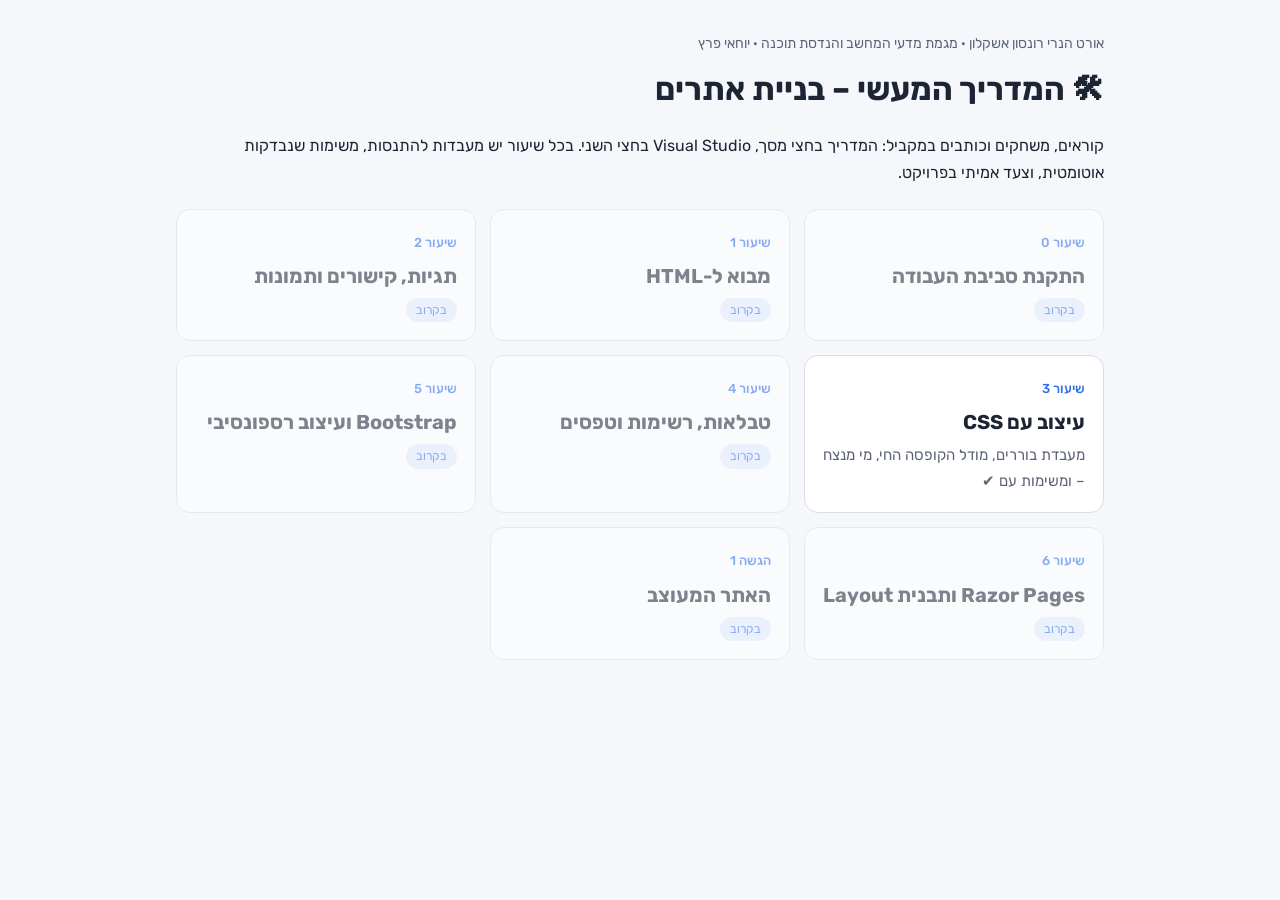
==== index.html @ 162759ab "Add files via upload" ====
<!DOCTYPE html>
<html lang="he" dir="rtl">
<head>
<meta charset="utf-8" />
<meta name="viewport" content="width=device-width, initial-scale=1" />
<title>המדריך המעשי – בניית אתרים</title>
<link href="https://fonts.googleapis.com/css2?family=Rubik:wght@400;500;700&display=swap" rel="stylesheet" />
<style>
:root{--bg:#f6f7fb;--surface:#fff;--text:#1d2433;--muted:#5b6476;--line:#d9deea;--accent:#2f6fec;--soft:#e3ecff}
@media (prefers-color-scheme: dark){:root{--bg:#0e1320;--surface:#151c2c;--text:#e6e9f2;--muted:#9aa4b8;--line:#2a3550;--accent:#7aa2ff;--soft:#1f2b4a}}
*{box-sizing:border-box}
body{margin:0;background:var(--bg);color:var(--text);font-family:Rubik,Arial,sans-serif;line-height:1.7}
main{max-width:960px;margin:auto;padding:32px 16px}
.school{color:var(--muted);font-size:14px}
h1{font-size:32px;margin:6px 0}
.grid{display:grid;grid-template-columns:repeat(auto-fill,minmax(250px,1fr));gap:14px;margin-top:22px}
.card{display:block;text-decoration:none;color:inherit;background:var(--surface);border:1px solid var(--line);border-radius:14px;padding:18px;transition:transform .15s,border-color .15s}
a.card:hover{transform:translateY(-3px);border-color:var(--accent)}
.card .n{font-size:13px;color:var(--accent);font-weight:500}
.card h2{margin:4px 0;font-size:20px}
.card p{margin:0;color:var(--muted);font-size:15px}
.soon{opacity:.55}
.badge{display:inline-block;background:var(--soft);color:var(--accent);border-radius:99px;padding:2px 10px;font-size:12px}
</style>
</head>
<body>
<main>
  <div class="school">אורט הנרי רונסון אשקלון · מגמת מדעי המחשב והנדסת תוכנה · יוחאי פרץ</div>
  <h1>🛠 המדריך המעשי – בניית אתרים</h1>
  <p>קוראים, משחקים וכותבים במקביל: המדריך בחצי מסך, Visual Studio בחצי השני. בכל שיעור יש מעבדות להתנסות, משימות שנבדקות אוטומטית, וצעד אמיתי בפרויקט.</p>
  <div class="grid">
    <div class="card soon"><span class="n">שיעור 0</span><h2>התקנת סביבת העבודה</h2><p><span class="badge">בקרוב</span></p></div>
    <div class="card soon"><span class="n">שיעור 1</span><h2>מבוא ל-HTML</h2><p><span class="badge">בקרוב</span></p></div>
    <div class="card soon"><span class="n">שיעור 2</span><h2>תגיות, קישורים ותמונות</h2><p><span class="badge">בקרוב</span></p></div>
    <a class="card" href="css.html"><span class="n">שיעור 3</span><h2>עיצוב עם CSS</h2><p>מעבדת בוררים, מודל הקופסה החי, מי מנצח – ומשימות עם ✔</p></a>
    <div class="card soon"><span class="n">שיעור 4</span><h2>טבלאות, רשימות וטפסים</h2><p><span class="badge">בקרוב</span></p></div>
    <div class="card soon"><span class="n">שיעור 5</span><h2>Bootstrap ועיצוב רספונסיבי</h2><p><span class="badge">בקרוב</span></p></div>
    <div class="card soon"><span class="n">שיעור 6</span><h2>Razor Pages ותבנית Layout</h2><p><span class="badge">בקרוב</span></p></div>
    <div class="card soon"><span class="n">הגשה 1</span><h2>האתר המעוצב</h2><p><span class="badge">בקרוב</span></p></div>
  </div>
</main>
</body>
</html>
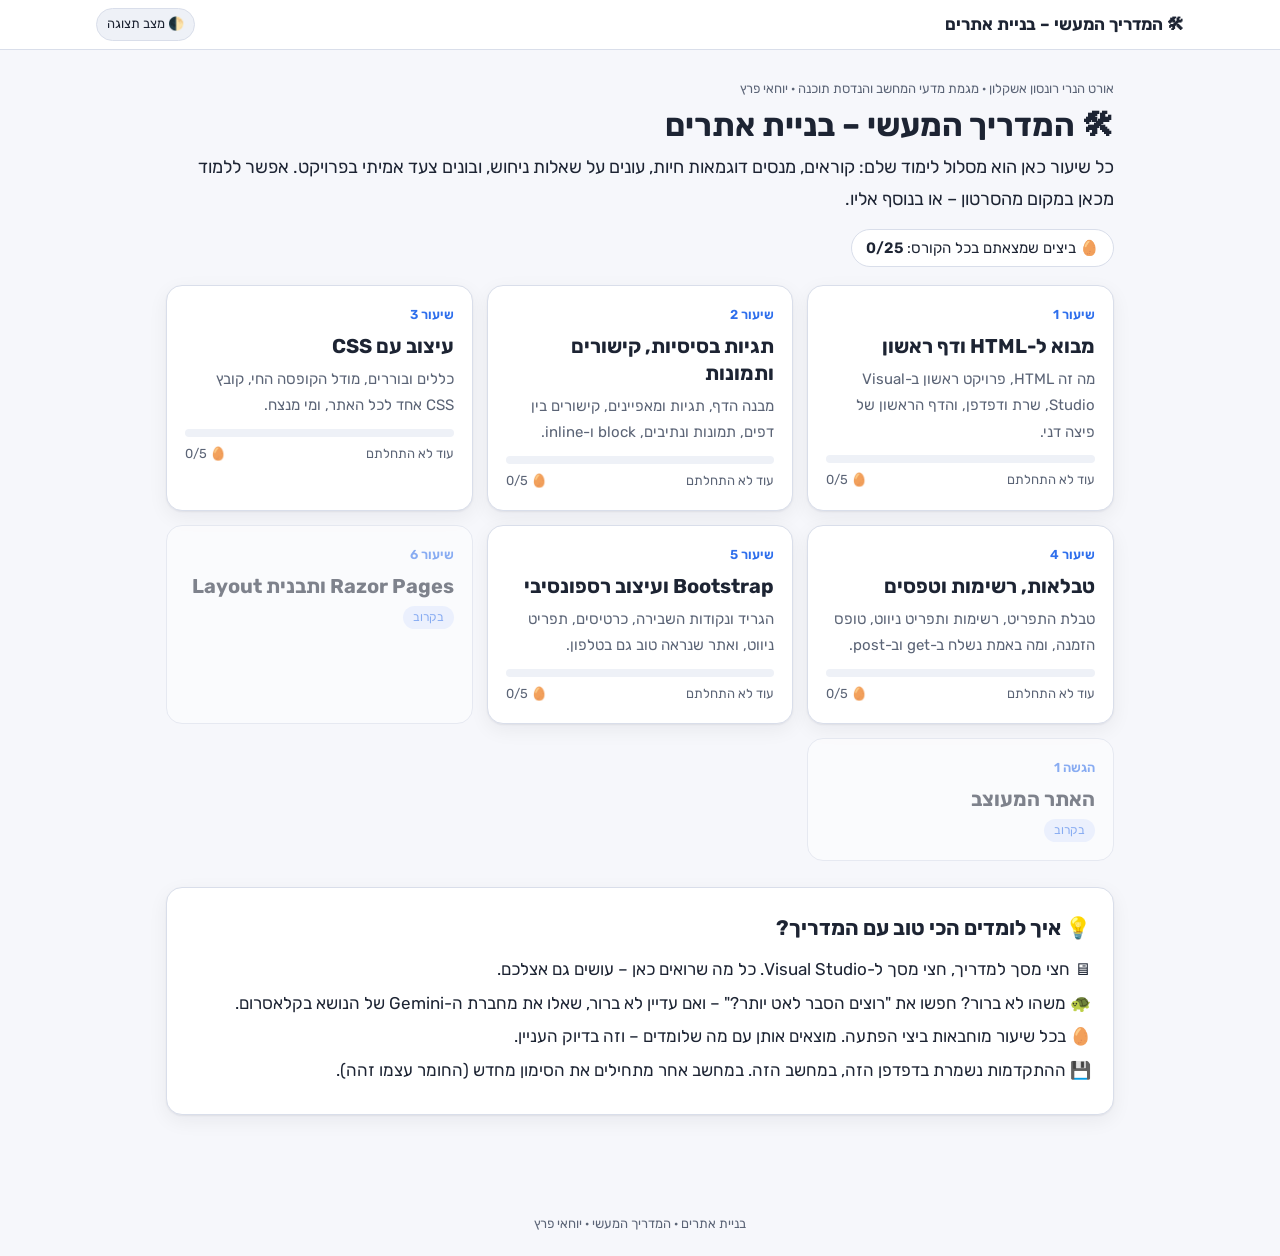
==== commit dd4acfb8: "Lessons 1-5 as interactive course pages + home page" ====
--- a/index.html
+++ b/index.html
@@ -4,40 +4,94 @@
 <meta charset="utf-8" />
 <meta name="viewport" content="width=device-width, initial-scale=1" />
 <title>המדריך המעשי – בניית אתרים</title>
-<link href="https://fonts.googleapis.com/css2?family=Rubik:wght@400;500;700&display=swap" rel="stylesheet" />
+<link rel="preconnect" href="https://fonts.googleapis.com" />
+<link href="https://fonts.googleapis.com/css2?family=Rubik:wght@400;500;700&family=JetBrains+Mono:wght@400;600&display=swap" rel="stylesheet" />
+<link rel="stylesheet" href="assets/course.css" />
 <style>
-:root{--bg:#f6f7fb;--surface:#fff;--text:#1d2433;--muted:#5b6476;--line:#d9deea;--accent:#2f6fec;--soft:#e3ecff}
-@media (prefers-color-scheme: dark){:root{--bg:#0e1320;--surface:#151c2c;--text:#e6e9f2;--muted:#9aa4b8;--line:#2a3550;--accent:#7aa2ff;--soft:#1f2b4a}}
-*{box-sizing:border-box}
-body{margin:0;background:var(--bg);color:var(--text);font-family:Rubik,Arial,sans-serif;line-height:1.7}
-main{max-width:960px;margin:auto;padding:32px 16px}
-.school{color:var(--muted);font-size:14px}
-h1{font-size:32px;margin:6px 0}
-.grid{display:grid;grid-template-columns:repeat(auto-fill,minmax(250px,1fr));gap:14px;margin-top:22px}
-.card{display:block;text-decoration:none;color:inherit;background:var(--surface);border:1px solid var(--line);border-radius:14px;padding:18px;transition:transform .15s,border-color .15s}
-a.card:hover{transform:translateY(-3px);border-color:var(--accent)}
-.card .n{font-size:13px;color:var(--accent);font-weight:500}
-.card h2{margin:4px 0;font-size:20px}
-.card p{margin:0;color:var(--muted);font-size:15px}
-.soon{opacity:.55}
-.badge{display:inline-block;background:var(--soft);color:var(--accent);border-radius:99px;padding:2px 10px;font-size:12px}
+.home{max-width:980px;margin:auto;padding:28px 16px 60px}
+.home h1{font-size:32px;margin:4px 0 6px;line-height:1.3}
+.home .lead{font-size:18px;color:var(--text);margin:0 0 6px}
+.totals{display:flex;gap:10px;flex-wrap:wrap;margin:14px 0 6px}
+.totals .pill{background:var(--surface);border:1px solid var(--line);border-radius:99px;padding:5px 14px;font-size:15px}
+.resume{display:none;margin:12px 0}
+.lessons{display:grid;grid-template-columns:repeat(auto-fill,minmax(270px,1fr));gap:14px;margin-top:18px}
+.lcard{display:flex;flex-direction:column;gap:6px;text-decoration:none;color:inherit;background:var(--surface);border:1px solid var(--line);border-radius:16px;padding:18px;box-shadow:var(--shadow);transition:transform .15s,border-color .15s}
+a.lcard:hover{transform:translateY(-3px);border-color:var(--accent)}
+.lcard .n{font-size:13px;color:var(--accent);font-weight:600}
+.lcard h2{margin:0;font-size:20px;line-height:1.35}
+.lcard p{margin:0;color:var(--muted);font-size:15px}
+.lcard .meter{height:8px;background:var(--surface2);border-radius:99px;overflow:hidden;margin-top:4px}
+.lcard .meter i{display:block;height:100%;width:0;background:var(--ok)}
+.lcard .stats{display:flex;justify-content:space-between;font-size:13px;color:var(--muted)}
+.lcard.soon{opacity:.55;box-shadow:none}
+.badge{display:inline-block;background:var(--accent-soft);color:var(--accent);border-radius:99px;padding:1px 10px;font-size:12px;align-self:flex-start}
+.howto{margin-top:26px}
 </style>
 </head>
 <body>
-<main>
-  <div class="school">אורט הנרי רונסון אשקלון · מגמת מדעי המחשב והנדסת תוכנה · יוחאי פרץ</div>
+<header class="topbar"><div class="in">
+  <span class="brand">🛠 המדריך המעשי – בניית אתרים</span>
+  <span class="progress"></span>
+  <button class="themebtn" id="themeBtn" type="button">🌓 מצב תצוגה</button>
+</div></header>
+<main class="home">
+  <div class="school" style="color:var(--muted);font-size:13px">אורט הנרי רונסון אשקלון · מגמת מדעי המחשב והנדסת תוכנה · יוחאי פרץ</div>
   <h1>🛠 המדריך המעשי – בניית אתרים</h1>
-  <p>קוראים, משחקים וכותבים במקביל: המדריך בחצי מסך, Visual Studio בחצי השני. בכל שיעור יש מעבדות להתנסות, משימות שנבדקות אוטומטית, וצעד אמיתי בפרויקט.</p>
-  <div class="grid">
-    <div class="card soon"><span class="n">שיעור 0</span><h2>התקנת סביבת העבודה</h2><p><span class="badge">בקרוב</span></p></div>
-    <div class="card soon"><span class="n">שיעור 1</span><h2>מבוא ל-HTML</h2><p><span class="badge">בקרוב</span></p></div>
-    <div class="card soon"><span class="n">שיעור 2</span><h2>תגיות, קישורים ותמונות</h2><p><span class="badge">בקרוב</span></p></div>
-    <a class="card" href="css.html"><span class="n">שיעור 3</span><h2>עיצוב עם CSS</h2><p>מעבדת בוררים, מודל הקופסה החי, מי מנצח – ומשימות עם ✔</p></a>
-    <div class="card soon"><span class="n">שיעור 4</span><h2>טבלאות, רשימות וטפסים</h2><p><span class="badge">בקרוב</span></p></div>
-    <div class="card soon"><span class="n">שיעור 5</span><h2>Bootstrap ועיצוב רספונסיבי</h2><p><span class="badge">בקרוב</span></p></div>
-    <div class="card soon"><span class="n">שיעור 6</span><h2>Razor Pages ותבנית Layout</h2><p><span class="badge">בקרוב</span></p></div>
-    <div class="card soon"><span class="n">הגשה 1</span><h2>האתר המעוצב</h2><p><span class="badge">בקרוב</span></p></div>
+  <p class="lead">כל שיעור כאן הוא מסלול לימוד שלם: קוראים, מנסים דוגמאות חיות, עונים על שאלות ניחוש, ובונים צעד אמיתי בפרויקט. אפשר ללמוד מכאן במקום מהסרטון – או בנוסף אליו.</p>
+  <div class="totals" id="totals"></div>
+  <a class="btn primary resume" id="resume" href="#">▶ המשיכו מאיפה שעצרתם</a>
+  <div class="lessons" id="lessons"></div>
+  <div class="spread howto">
+    <h3>💡 איך לומדים הכי טוב עם המדריך?</h3>
+    <ul class="how">
+      <li>🖥 חצי מסך למדריך, חצי מסך ל-Visual Studio. כל מה שרואים כאן – עושים גם אצלכם.</li>
+      <li>🐢 משהו לא ברור? חפשו את "רוצים הסבר לאט יותר?" – ואם עדיין לא ברור, שאלו את מחברת ה-Gemini של הנושא בקלאסרום.</li>
+      <li>🥚 בכל שיעור מוחבאות ביצי הפתעה. מוצאים אותן עם מה שלומדים – וזה בדיוק העניין.</li>
+      <li>💾 ההתקדמות נשמרת בדפדפן הזה, במחשב הזה. במחשב אחר מתחילים את הסימון מחדש (החומר עצמו זהה).</li>
+    </ul>
   </div>
 </main>
+<footer>בניית אתרים · המדריך המעשי · יוחאי פרץ</footer>
+<script>
+(function(){
+"use strict";
+const LESSONS = [
+  {id:'l1', file:'intro.html', n:'שיעור 1', title:'מבוא ל-HTML ודף ראשון', desc:'מה זה HTML, פרויקט ראשון ב-Visual Studio, שרת ודפדפן, והדף הראשון של פיצה דני.'},
+  {id:'l2', file:'html-basics.html', n:'שיעור 2', title:'תגיות בסיסיות, קישורים ותמונות', desc:'מבנה הדף, תגיות ומאפיינים, קישורים בין דפים, תמונות ונתיבים, block ו-inline.'},
+  {id:'css3', file:'css.html', n:'שיעור 3', title:'עיצוב עם CSS', desc:'כללים ובוררים, מודל הקופסה החי, קובץ CSS אחד לכל האתר, ומי מנצח.'},
+  {id:'l4', file:'html-advanced.html', n:'שיעור 4', title:'טבלאות, רשימות וטפסים', desc:'טבלת התפריט, רשימות ותפריט ניווט, טופס הזמנה, ומה באמת נשלח ב-get וב-post.'},
+  {id:'l5', file:'bootstrap.html', n:'שיעור 5', title:'Bootstrap ועיצוב רספונסיבי', desc:'הגריד ונקודות השבירה, כרטיסים, תפריט ניווט, ואתר שנראה טוב גם בטלפון.'},
+  {soon:true, n:'שיעור 6', title:'Razor Pages ותבנית Layout'},
+  {soon:true, n:'הגשה 1', title:'האתר המעוצב'}
+];
+const get = k => { try { return JSON.parse(localStorage.getItem(k)); } catch(e){ return null; } };
+try { const th = localStorage.getItem('course-theme'); if (th) document.documentElement.dataset.theme = th; } catch(e){}
+document.getElementById('themeBtn').addEventListener('click', () => {
+  const cur = document.documentElement.dataset.theme;
+  const dark = cur ? cur === 'dark' : matchMedia('(prefers-color-scheme: dark)').matches;
+  const next = dark ? 'light' : 'dark'; document.documentElement.dataset.theme = next;
+  try { localStorage.setItem('course-theme', next); } catch(e){}
+});
+let eggs = 0, eggTotal = 0, last = null, firstNew = null, anyDone = false;
+const box = document.getElementById('lessons');
+box.innerHTML = LESSONS.map(l => {
+  if (l.soon) return '<div class="lcard soon"><span class="n">' + l.n + '</span><h2>' + l.title + '</h2><span class="badge">בקרוב</span></div>';
+  const st = get(l.id + '-state') || {};
+  const seen = st.stepsSeen || 0, total = st.stepsTotal || 0;
+  const e = Object.keys(st.eggs || {}).length, et = st.eggTotal || 5;
+  eggs += e; eggTotal += et;
+  if (!last && seen && seen < total) last = l;
+  if (total && seen === total) anyDone = true;
+  if (!firstNew && !seen && anyDone) firstNew = l;
+  const pct = total ? Math.round(100 * seen / total) : 0;
+  return '<a class="lcard" href="' + l.file + '"><span class="n">' + l.n + '</span><h2>' + l.title + '</h2><p>' + l.desc + '</p>' +
+    '<div class="meter"><i style="width:' + pct + '%"></i></div>' +
+    '<div class="stats"><span>' + (total ? (seen === total ? '✔ סיימתם' : seen + ' מתוך ' + total + ' שלבים') : 'עוד לא התחלתם') + '</span><span>🥚 ' + e + '/' + et + '</span></div></a>';
+}).join('');
+document.getElementById('totals').innerHTML = '<span class="pill">🥚 ביצים שמצאתם בכל הקורס: <b>' + eggs + '/' + eggTotal + '</b></span>';
+last = last || firstNew;
+if (last) { const r = document.getElementById('resume'); r.href = last.file; r.textContent = '▶ המשיכו מאיפה שעצרתם: ' + last.n + ' – ' + last.title; r.style.display = 'inline-block'; }
+})();
+</script>
 </body>
 </html>
--- a/assets/course.css
+++ b/assets/course.css
@@ -0,0 +1,287 @@
+:root{
+  --bg:#f6f7fb; --surface:#ffffff; --surface2:#eef1f7; --text:#1d2433; --muted:#5b6476; --line:#d9deea;
+  --accent:#2f6fec; --accent-soft:#e3ecff; --ok:#16a34a; --ok-soft:#dcfce7; --bad:#dc2626; --bad-soft:#fee2e2;
+  --warn:#b45309; --warn-soft:#fef3c7; --what:#0f766e; --what-soft:#dff5f1;
+  --code-bg:#0f172a; --code-text:#e2e8f0; --code-muted:#94a3b8;
+  --m:#f9cc9d; --b:#fddd9b; --pd:#c3d08b; --c:#8cb6c0;
+  --radius:16px; --shadow:0 1px 2px rgba(16,24,40,.06),0 6px 20px rgba(16,24,40,.06);
+}
+@media (prefers-color-scheme: dark){
+  :root:not([data-theme="light"]){
+    --bg:#0e1320; --surface:#151c2c; --surface2:#1c2538; --text:#e6e9f2; --muted:#9aa4b8; --line:#2a3550;
+    --accent:#7aa2ff; --accent-soft:#1f2b4a; --ok:#4ade80; --ok-soft:#14321f; --bad:#f87171; --bad-soft:#3b1717;
+    --warn:#fbbf24; --warn-soft:#3a2d0b; --what:#5eead4; --what-soft:#0f2e2b; --code-bg:#0a0f1c; --shadow:none;
+  }
+}
+:root[data-theme="dark"]{
+  --bg:#0e1320; --surface:#151c2c; --surface2:#1c2538; --text:#e6e9f2; --muted:#9aa4b8; --line:#2a3550;
+  --accent:#7aa2ff; --accent-soft:#1f2b4a; --ok:#4ade80; --ok-soft:#14321f; --bad:#f87171; --bad-soft:#3b1717;
+  --warn:#fbbf24; --warn-soft:#3a2d0b; --what:#5eead4; --what-soft:#0f2e2b; --code-bg:#0a0f1c; --shadow:none;
+}
+*{box-sizing:border-box}
+html{scroll-behavior:smooth}
+body{margin:0;background:var(--bg);color:var(--text);font-family:Rubik,Arial,sans-serif;font-size:17px;line-height:1.75}
+a{color:var(--accent)}
+b{font-weight:600}
+.topbar{position:sticky;top:0;z-index:20;background:var(--surface);border-bottom:1px solid var(--line)}
+.topbar .in{max-width:1120px;margin:auto;padding:8px 16px;display:flex;align-items:center;gap:12px;flex-wrap:wrap}
+.brand{font-weight:700}
+.now{color:var(--muted);font-size:14px}
+.progress{margin-inline-start:auto;display:flex;align-items:center;gap:8px;font-size:14px;color:var(--muted)}
+.bar{width:120px;height:8px;background:var(--surface2);border-radius:99px;overflow:hidden}
+.bar i{display:block;height:100%;width:0;background:var(--ok);transition:width .4s}
+.themebtn{border:1px solid var(--line);background:var(--surface2);color:var(--text);border-radius:99px;padding:4px 10px;cursor:pointer;font:inherit;font-size:13px}
+main{max-width:1120px;margin:auto;padding:24px 16px 80px}
+.hero{background:linear-gradient(135deg,var(--accent-soft),var(--surface));border:1px solid var(--line);border-radius:var(--radius);padding:24px;margin-bottom:28px}
+.hero .school{color:var(--muted);font-size:13px}
+.hero h1{margin:4px 0 6px;font-size:32px;line-height:1.3}
+.hero .lead{font-size:19px;margin:0 0 14px}
+.ways{display:grid;grid-template-columns:repeat(3,1fr);gap:10px;margin:14px 0}
+.way{background:var(--surface);border:1px solid var(--line);border-radius:12px;padding:10px 14px;font-size:15px}
+.way b{display:block;font-size:16px}
+.goals{margin:8px 0 0;padding-inline-start:22px}
+.toc{display:flex;flex-wrap:wrap;gap:8px;margin-top:16px}
+.toc a{text-decoration:none;background:var(--surface);border:1px solid var(--line);border-radius:99px;padding:3px 12px;font-size:14px;color:var(--text)}
+.toc a .n{color:var(--accent);font-weight:700;margin-inline-end:4px}
+.chapter{margin:0 0 36px;scroll-margin-top:70px}
+.chapter>header{display:flex;align-items:center;gap:12px;margin:0 0 12px}
+.chapter>header .num{flex:0 0 44px;height:44px;border-radius:12px;background:var(--accent);color:#fff;display:grid;place-items:center;font-size:22px;font-weight:700}
+.chapter>header h2{margin:0;font-size:26px;line-height:1.3}
+.chapter>header .sub{color:var(--muted);font-size:15px}
+.spread{background:var(--surface);border:1px solid var(--line);border-radius:var(--radius);padding:22px;margin:0 0 18px;box-shadow:var(--shadow);scroll-margin-top:70px}
+.spread>h3{margin:0 0 8px;font-size:21px;display:flex;align-items:baseline;gap:10px;flex-wrap:wrap}
+.spread>h3 .sn{font-size:14px;color:var(--accent);background:var(--accent-soft);border-radius:99px;padding:1px 10px;font-weight:600}
+.spread p{margin:8px 0}
+.what{background:var(--what-soft);border-inline-start:4px solid var(--what);border-radius:10px;padding:10px 14px;margin:14px 0 4px}
+.what::before{content:"🔎 מה קרה פה?";display:block;font-weight:700;color:var(--what);margin-bottom:2px}
+.bridge{background:var(--accent-soft);border-radius:10px;padding:10px 14px;margin:12px 0}
+.bridge::before{content:"🔗 בשפה של הקורס";display:block;font-weight:700;color:var(--accent);margin-bottom:2px}
+.tip{background:var(--warn-soft);border-inline-start:4px solid var(--warn);border-radius:10px;padding:10px 14px;margin:12px 0}
+.trap{background:var(--bad-soft);border-inline-start:4px solid var(--bad);border-radius:10px;padding:10px 14px;margin:12px 0}
+.trap::before{content:"⚠ מלכודת";display:block;font-weight:700;color:var(--bad);margin-bottom:2px}
+code,.ltr{font-family:"JetBrains Mono",Consolas,monospace;direction:ltr;unicode-bidi:isolate;font-size:.9em}
+p code,li code,.what code,.tip code,.bridge code,.trap code{background:var(--surface2);padding:1px 6px;border-radius:6px;white-space:nowrap}
+table{width:100%;border-collapse:collapse;margin:10px 0;font-size:15px}
+td code{background:var(--surface2);padding:1px 6px;border-radius:6px;overflow-wrap:anywhere}
+.compare>div,.walk>div,.minis>div,.split>.pane{min-width:0}
+th,td{border:1px solid var(--line);padding:8px 10px;text-align:right;vertical-align:top}
+th{background:var(--surface2)}
+/* static code blocks */
+.codeblock{position:relative;direction:ltr;text-align:left;background:var(--code-bg);color:var(--code-text);border-radius:12px;margin:12px 0;overflow:auto}
+.codeblock pre{margin:0;padding:14px 16px;font-family:"JetBrains Mono",Consolas,monospace;font-size:14px;line-height:1.65;white-space:pre}
+.codeblock .cv{margin:0;border-radius:0;background:transparent}
+.codeblock .copy{z-index:1;position:absolute;top:8px;right:8px;font:inherit;font-size:12px;border:0;border-radius:8px;padding:3px 10px;background:#334155;color:#fff;cursor:pointer;direction:rtl}
+.t-tag{color:#93c5fd}.t-attr{color:#fcd34d}.t-str{color:#86efac}.t-sel{color:#f9a8d4}.t-prop{color:#93c5fd}.t-val{color:#86efac}.t-cm{color:var(--code-muted);font-style:italic}
+.he{direction:rtl;unicode-bidi:isolate;font-family:Rubik,Arial,sans-serif}
+/* split = code beside live result */
+.split{display:grid;grid-template-columns:1fr 1fr;gap:14px;margin:14px 0}
+@media (max-width:860px){.split{grid-template-columns:1fr}}
+.pane{min-width:0}
+.pane-h{font-size:13px;color:var(--muted);margin:0 0 4px;display:flex;align-items:center;gap:6px}
+.pane-h .dot{width:8px;height:8px;border-radius:50%;background:var(--accent)}
+.cv{direction:ltr;text-align:left;background:var(--code-bg);color:var(--code-text);border-radius:12px;margin:0 0 10px;padding:10px 0;font-family:"JetBrains Mono",Consolas,monospace;font-size:13.5px;line-height:1.7;overflow:auto;white-space:pre;counter-reset:ln}
+.cv .ln{display:block;padding:0 12px 0 0;border-left:4px solid transparent;min-height:1.7em;transition:background .2s}
+.cv .ln::before{counter-increment:ln;content:counter(ln);display:inline-block;width:2.2em;padding-right:.8em;text-align:right;color:#475569;user-select:none}
+.cv .ln.hit{background:rgba(244,63,94,.28);border-left-color:#f43f5e}
+.cv .ln.peek{background:rgba(96,165,250,.22)}
+.cv .ln.new{border-left-color:#22c55e;background:rgba(34,197,94,.14)}
+.cv .ln.new::after{content:"חדש";font-family:Rubik,Arial,sans-serif;font-size:11px;background:#22c55e;color:#04210f;border-radius:99px;padding:0 7px;margin-left:10px;vertical-align:1px}
+.cv .ln.diff{background:rgba(250,204,21,.18);border-left-color:#facc15}
+.cv .ln.diff::after{content:"ההבדל";font-family:Rubik,Arial,sans-serif;font-size:11px;background:#facc15;color:#2b2100;border-radius:99px;padding:0 7px;margin-left:10px;vertical-align:1px}
+.cv .ln.warn{background:rgba(250,204,21,.18);border-left-color:#facc15}
+.cv .ln.warn::after{content:"חוזר על עצמו";font-family:Rubik,Arial,sans-serif;font-size:11px;background:#facc15;color:#2b2100;border-radius:99px;padding:0 7px;margin-left:10px;vertical-align:1px}
+.host{border-radius:12px;border:1px solid var(--line);overflow:hidden;background:#fff}
+.res-note{font-size:15px;margin-top:6px;min-height:1.5em}
+.res-note .count{font-weight:700}
+/* controls */
+.ctrls{display:flex;flex-wrap:wrap;gap:8px;align-items:center;margin:10px 0}
+.ctrls .lbl{font-size:14px;color:var(--muted)}
+.seg{display:inline-flex;flex-wrap:wrap;gap:6px}
+.seg button,.chip{font:inherit;font-size:14px;border:1px solid var(--line);background:var(--surface);color:var(--text);padding:4px 12px;border-radius:99px;cursor:pointer}
+.chip{font-family:"JetBrains Mono",monospace;direction:ltr;font-size:13px}
+.seg button[aria-pressed="true"],.chip[aria-pressed="true"]{background:var(--accent);color:#fff;border-color:var(--accent)}
+.seg button:focus-visible,.chip:focus-visible,.btn:focus-visible{outline:3px solid var(--accent);outline-offset:2px}
+.btn{font:inherit;font-size:14px;border:1px solid var(--line);background:var(--surface);color:var(--text);padding:6px 14px;border-radius:10px;cursor:pointer}
+.btn.primary{background:var(--accent);color:#fff;border-color:var(--accent)}
+/* anatomy diagram */
+.anat{direction:ltr;display:flex;justify-content:center;gap:8px;flex-wrap:wrap;margin:16px 0 8px}
+.anat .tok{display:flex;flex-direction:column;align-items:center;gap:6px;max-width:190px}
+.anat .tok code{white-space:nowrap}
+.anat .tok code{font-size:22px;background:var(--code-bg);color:var(--code-text);padding:6px 14px;border-radius:10px;border-bottom:4px solid var(--tc)}
+.anat .tok span{direction:rtl;text-align:center;font-size:14px;line-height:1.4;color:var(--muted)}
+.anat .tok span b{display:block;color:var(--text)}
+/* predict */
+.predict{border:2px dashed var(--accent);border-radius:12px;padding:12px 16px;margin:14px 0;background:var(--surface)}
+.predict .q{font-weight:600}
+.predict .q::before{content:"❓ נחשו לפני שרואים: ";color:var(--accent)}
+.predict.quiz .q::before{content:"❓ "}
+.predict .opts{display:flex;flex-wrap:wrap;gap:8px;margin-top:8px}
+.predict .opts button{font:inherit;font-size:15px;border:1px solid var(--line);background:var(--surface2);color:var(--text);padding:6px 14px;border-radius:10px;cursor:pointer;text-align:right}
+.predict .opts button.right{background:var(--ok-soft);border-color:var(--ok)}
+.predict .opts button.wrong{background:var(--bad-soft);border-color:var(--bad)}
+.predict .fb{margin-top:8px;border-radius:10px;padding:8px 12px}
+.predict .fb.right{background:var(--ok-soft)}
+.predict .fb.wrong{background:var(--bad-soft)}
+.predict.solved{border-style:solid;border-color:var(--ok)}
+/* compare */
+.compare{display:grid;grid-template-columns:1fr 1fr;gap:14px;margin:14px 0}
+@media (max-width:700px){.compare{grid-template-columns:1fr}}
+.compare .cap{font-size:15px;margin-top:6px}
+.compare .cap b{display:block}
+/* family tree */
+.tree{direction:ltr;text-align:left;font-family:"JetBrains Mono",monospace;font-size:14px;background:var(--surface2);border-radius:12px;padding:12px 16px;line-height:2}
+.tree .node{display:inline-block;border:1px solid var(--line);background:var(--surface);border-radius:8px;padding:0 8px;cursor:default}
+.tree .node.hit{background:#ffe4e6;border-color:#f43f5e;color:#9f1239}
+.tree .node.peek{border-color:var(--accent)}
+.tree .role{font-family:Rubik,Arial,sans-serif;font-size:13px;color:var(--muted);direction:rtl;unicode-bidi:isolate;margin-left:8px}
+.tree .g{color:var(--muted);white-space:pre}
+/* box lab */
+.sliders{display:grid;grid-template-columns:auto 1fr auto;gap:6px 10px;align-items:center}
+.sliders output{font-family:"JetBrains Mono",monospace;min-width:52px;text-align:left;direction:ltr}
+input[type=range]{width:100%;accent-color:var(--accent)}
+.boxstage{background:#fff;border-radius:12px;padding:16px;border:1px solid var(--line);display:flex;flex-wrap:wrap;justify-content:center;align-items:flex-start}
+.mm{background:var(--m)}.bb{border-style:solid;border-color:#c79300;background:var(--b)}.pp{background:var(--pd)}
+.cc{background:var(--c);color:#0b2530;width:84px;min-height:56px;padding:6px;font-size:14px;text-align:center;line-height:1.4}
+.plain .mm,.plain .pp{background:transparent}.plain .bb{background:#fff;border-color:#334155}.plain .cc{background:#fff}
+.legend{display:flex;gap:14px;flex-wrap:wrap;font-size:14px;margin-top:10px}
+.legend span::before{content:"";display:inline-block;width:14px;height:14px;border-radius:3px;margin-inline-end:6px;vertical-align:-2px;background:var(--sw)}
+/* devtools sketch */
+.dt{direction:ltr;margin:12px auto;max-width:360px;font-family:"JetBrains Mono",monospace;font-size:12px;text-align:center;color:#1f2937}
+.dt div{padding:8px 14px;border:1px dashed #6b7280}
+.dt .l{display:block;text-align:left;font-size:11px;margin:-4px 0 2px}
+/* path walker */
+.walk{display:grid;grid-template-columns:1fr 1fr;gap:14px;align-items:start}
+@media (max-width:700px){.walk{grid-template-columns:1fr}}
+.ftree{direction:ltr;text-align:left;font-family:"JetBrains Mono",monospace;font-size:14px;background:var(--surface2);border-radius:12px;padding:12px 16px;line-height:1.9;white-space:pre}
+.ftree .f{border-radius:6px;padding:0 4px;transition:background .2s}
+.ftree .f.here{background:#fde68a;color:#422006}
+.ftree .f.goal{outline:2px dashed var(--ok)}
+.pathbox{direction:ltr;font-family:"JetBrains Mono",monospace;font-size:18px;background:var(--code-bg);color:var(--code-text);border-radius:10px;padding:10px 14px;min-height:48px}
+.pathbox .t-str{color:#86efac}
+/* mini pages for external demo */
+.minis{display:grid;grid-template-columns:repeat(3,1fr);gap:10px}
+@media (max-width:700px){.minis{grid-template-columns:1fr}}
+.minis .cap{font-size:13px;color:var(--muted);text-align:center;direction:ltr}
+/* ladder */
+.ladder{list-style:none;padding:0;margin:12px 0;counter-reset:lad}
+.ladder li{counter-increment:lad;display:flex;gap:10px;align-items:center;padding:8px 12px;border-radius:10px;margin-bottom:6px;background:var(--surface2)}
+.ladder li::before{content:counter(lad);flex:0 0 28px;height:28px;border-radius:50%;background:var(--accent);color:#fff;display:grid;place-items:center;font-weight:700}
+.rules label{display:flex;gap:10px;align-items:center;padding:5px 8px;border-radius:8px;cursor:pointer}
+.rules label:hover{background:var(--surface2)}
+.rules .ltr{background:var(--code-bg);color:var(--code-text);border-radius:6px;padding:1px 8px}
+/* challenges */
+.chal{list-style:none;padding:0;margin:10px 0}
+.chal li{display:flex;gap:10px;align-items:flex-start;padding:7px 10px;border-radius:10px;margin-bottom:6px;background:var(--surface2);cursor:pointer}
+.chal li.cur{outline:2px solid var(--accent)}
+.chal li.done{background:var(--ok-soft)}
+.chal .st{flex:0 0 26px;height:26px;border-radius:50%;display:grid;place-items:center;border:2px solid var(--line);font-size:13px;font-weight:700}
+.chal li.done .st{background:var(--ok);border-color:var(--ok);color:#fff}
+.sel-input{display:flex;gap:8px;align-items:center;margin:8px 0}
+.sel-input input{flex:1;min-width:0;direction:ltr;text-align:left;font-family:"JetBrains Mono",monospace;font-size:16px;padding:8px 10px;border:1px solid var(--line);border-radius:10px;background:var(--surface);color:var(--text)}
+.err{color:var(--bad)}
+/* playground */
+.pg{display:grid;grid-template-columns:minmax(0,1fr) minmax(0,1fr);gap:12px}
+.pg>div{min-width:0}
+@media (max-width:860px){.pg{grid-template-columns:1fr}}
+.editor{display:flex;flex-direction:column;gap:6px}
+.editor .lbl{font-size:13px;color:var(--muted)}
+.editor textarea{direction:ltr;text-align:left;width:100%;min-height:200px;resize:vertical;font-family:"JetBrains Mono",monospace;font-size:14px;line-height:1.55;background:var(--code-bg);color:var(--code-text);border:0;border-radius:10px;padding:12px;tab-size:4}
+.preview{background:#fff;border-radius:10px;border:1px solid var(--line);width:100%;height:460px}
+.tasks{list-style:none;padding:0;margin:12px 0 0}
+.tasks li{display:flex;gap:10px;align-items:flex-start;padding:8px 10px;border-radius:10px;margin-bottom:6px;background:var(--surface2)}
+.tasks li .st{flex:0 0 26px;height:26px;border-radius:50%;display:grid;place-items:center;border:2px solid var(--line);font-size:14px;font-weight:700}
+.tasks li.done{background:var(--ok-soft)}
+.tasks li.done .st{background:var(--ok);border-color:var(--ok);color:#fff}
+.stepbox{background:var(--accent-soft);border-radius:12px;padding:14px 16px}
+.stepbox ol{margin:6px 0 0;padding-inline-start:22px}
+.next{display:block;text-align:left;margin-top:-6px;font-size:15px}
+details{background:var(--surface2);border-radius:10px;padding:10px 14px;margin:10px 0}
+details summary{cursor:pointer;font-weight:600}
+footer{color:var(--muted);font-size:13px;text-align:center;padding:20px}
+@media (max-width:600px){
+  body{font-size:16px} table{font-size:14px} th,td{padding:6px} .spread{padding:16px} .hero{padding:18px} .hero h1{font-size:25px}
+  .chapter>header h2{font-size:21px} .bar{width:44px} .now{display:none} .plbl{display:none} .themebtn{font-size:0;padding:4px 8px} .themebtn::before{content:'🌓';font-size:15px} .ways{grid-template-columns:1fr}
+  .anat .tok code{font-size:17px;padding:5px 10px}
+}
+
+/* ---------- course player ---------- */
+.lesson-head{margin:4px 0 14px}
+.lesson-head .school{color:var(--muted);font-size:13px}
+.lesson-head h1{margin:2px 0 0;font-size:28px;line-height:1.3}
+.topics{display:flex;gap:8px;overflow-x:auto;padding:4px 2px 10px;scrollbar-width:thin}
+.topics button{flex:0 0 auto;font:inherit;font-size:15px;display:flex;align-items:center;gap:6px;border:1px solid var(--line);background:var(--surface);color:var(--text);border-radius:12px;padding:8px 14px;cursor:pointer}
+.topics button .ic{font-size:18px}
+.topics button[aria-current="true"]{background:var(--accent);border-color:var(--accent);color:#fff;box-shadow:var(--shadow)}
+.topics button.done:not([aria-current="true"])::after{content:"✔";color:var(--ok);font-weight:700}
+.steps{display:flex;gap:6px;overflow-x:auto;padding:2px 2px 12px;margin-bottom:6px;border-bottom:1px solid var(--line);scrollbar-width:thin}
+.steps button{flex:0 0 auto;max-width:230px;font:inherit;font-size:13.5px;border:1px solid var(--line);background:var(--surface2);color:var(--text);border-radius:99px;padding:4px 12px 4px 10px;cursor:pointer;white-space:nowrap;overflow:hidden;text-overflow:ellipsis}
+.steps button .k{display:inline-block;min-width:20px;height:20px;line-height:20px;border-radius:50%;background:var(--surface);text-align:center;font-weight:700;font-size:12px;margin-inline-end:6px}
+.steps button.seen .k{background:var(--ok);color:#fff}
+.steps button[aria-current="true"]{border-color:var(--accent);background:var(--accent-soft);color:var(--accent);font-weight:600}
+.topic[hidden],.spread[hidden]{display:none}
+.spread>h3 .sn{font-weight:500}
+.stepnav{display:flex;justify-content:space-between;gap:12px;margin:6px 0 30px}
+.stepnav button{font:inherit;font-size:15px;border:1px solid var(--line);background:var(--surface);color:var(--text);border-radius:12px;padding:10px 16px;cursor:pointer;text-align:right;max-width:48%}
+.stepnav button small{display:block;color:var(--muted);font-size:12.5px}
+.stepnav button.next{background:var(--accent);border-color:var(--accent);color:#fff;margin-inline-start:auto}
+.stepnav button.next small{color:#dbe6ff}
+.stepnav button:disabled{visibility:hidden}
+.welcome .lead{font-size:18px}
+.welcome h4{margin:18px 0 6px;font-size:18px}
+.ways{display:grid;grid-template-columns:repeat(3,1fr);gap:10px;margin:8px 0}
+.way{background:var(--surface2);border:1px solid var(--line);border-radius:12px;padding:10px 14px;font-size:15px}
+.way b{display:block;font-size:16px}
+.way.main{border:2px solid var(--accent);background:var(--accent-soft)}
+.how{list-style:none;padding:0;margin:6px 0}
+.how li{margin:4px 0}
+.eggnote{background:linear-gradient(135deg,#fff7d6,#ffe9f3);color:#3b2a00;border-radius:12px;padding:10px 14px;margin:14px 0 4px}
+.preview-goal{max-width:520px;zoom:.78;margin:10px auto;transform:rotate(-1deg);box-shadow:0 10px 30px rgba(0,0,0,.15);border-radius:12px}
+.preview-goal .host{border:0}
+details.more{background:var(--surface);border:1px dashed var(--what);margin:14px 0}
+details.more summary{color:var(--what)}
+.cheat{display:grid;grid-template-columns:repeat(2,1fr);gap:12px}
+.cheat .card{border:1px solid var(--line);border-radius:12px;padding:10px 14px;background:var(--surface2)}
+.cheat .card h4{margin:0 0 6px}
+.cheat .card{min-width:0}.cheat table{font-size:14px}.cheat td code{white-space:nowrap;overflow-wrap:normal}.cheat td{background:var(--surface)}
+.cheat ol,.cheat ul{margin:4px 0;padding-inline-start:22px}
+/* eggs */
+.eggbtn{border:1px solid var(--line);background:linear-gradient(135deg,#fff7d6,#ffe9f3);color:#3b2a00;border-radius:99px;padding:3px 10px;cursor:pointer;font:inherit;font-size:13px}
+.eggbtn.bump{animation:bump .6s}
+@keyframes bump{30%{transform:scale(1.35) rotate(-8deg)}60%{transform:scale(.95) rotate(6deg)}}
+dialog#eggDlg{border:1px solid var(--line);border-radius:16px;background:var(--surface);color:var(--text);max-width:520px;width:calc(100% - 32px);padding:16px 18px;box-shadow:0 20px 60px rgba(0,0,0,.3)}
+dialog#eggDlg::backdrop{background:rgba(10,15,30,.45)}
+.dlg-h{display:flex;justify-content:space-between;align-items:center}
+.dlg-h h3{margin:0}
+.muted{color:var(--muted);font-size:14px}
+.egglist{list-style:none;padding:0;margin:10px 0}
+.egglist li{border:1px solid var(--line);border-radius:12px;padding:8px 12px;margin-bottom:8px;background:var(--surface2)}
+.egglist li.found{background:var(--ok-soft);border-color:var(--ok)}
+.egglist li b{display:block}
+.egglist .h2{display:block;margin-top:4px;color:var(--muted);font-size:14px}
+.egglist .hintbtn{font:inherit;font-size:13px;background:none;border:0;color:var(--accent);cursor:pointer;padding:0;margin-top:4px}
+.codebox{display:flex;gap:8px;align-items:center;flex-wrap:wrap}
+.codebox input{flex:1;min-width:120px;direction:ltr;text-align:left;font-family:"JetBrains Mono",monospace;font-size:15px;padding:6px 10px;border:1px solid var(--line);border-radius:10px;background:var(--surface);color:var(--text)}
+.toast{position:fixed;bottom:18px;left:50%;transform:translate(-50%,120px);background:#1d2433;color:#fff;border-radius:14px;padding:10px 18px;font-size:15px;box-shadow:0 10px 30px rgba(0,0,0,.3);transition:transform .35s;z-index:60;max-width:calc(100% - 32px)}
+.toast{opacity:0;visibility:hidden}
+.toast.show{transform:translate(-50%,0);opacity:1;visibility:visible}
+.party{position:fixed;inset:0;pointer-events:none;z-index:70;overflow:hidden}
+.party span{position:absolute;top:-40px;font-size:28px;animation:fall linear forwards}
+@keyframes fall{to{transform:translateY(110vh) rotate(540deg)}}
+.ghost{background:#ede9fe;color:#4c1d95;border-radius:10px;padding:10px 14px;margin-top:12px;font-weight:600}
+@media (max-width:700px){.cheat td code{white-space:normal;overflow-wrap:anywhere} .ways,.cheat{grid-template-columns:1fr} .stepnav button{max-width:60%} .lesson-head h1{font-size:23px}}
+@media print{.topbar,.topics,.steps,.stepnav,.lesson-head,footer,#printBtn{display:none!important} body{background:#fff} .spread{box-shadow:none;border:0}}
+
+/* ---------- mini browser (iframe) ---------- */
+.framewrap{border:1px solid var(--line);border-radius:12px;overflow:hidden;background:#fff;max-width:100%}
+.urlbar{display:flex;align-items:center;gap:10px;background:#e5e7eb;color:#374151;padding:6px 10px;font-size:12.5px}
+.urlbar .dots{display:flex;gap:5px}.urlbar .dots i{width:10px;height:10px;border-radius:50%;background:#f87171}.urlbar .dots i+i{background:#fbbf24}.urlbar .dots i+i+i{background:#34d399}
+.urlbar .url{flex:1;min-width:0;background:#fff;border-radius:99px;padding:2px 12px;font-family:"JetBrains Mono",monospace;overflow:hidden;white-space:nowrap;text-overflow:ellipsis;text-align:left}
+iframe.mini{display:block;width:100%;height:320px;border:0;background:#fff;margin:0 auto;transition:width .3s}
+.devices{display:flex;justify-content:center;background:var(--surface2);border-radius:12px;padding:10px;overflow:hidden}
+.devices .framewrap{transition:width .3s}
+.netpanel{direction:ltr;text-align:left;font-family:"JetBrains Mono",monospace;font-size:13px;background:var(--code-bg);color:var(--code-text);border-radius:10px;padding:10px 14px;margin-top:8px;white-space:pre-wrap;word-break:break-all}
+.netpanel .k{color:#fcd34d}.netpanel .v{color:#86efac}
+.kinds-legend{display:flex;gap:14px;flex-wrap:wrap;font-size:14px;margin-top:8px}
+.kinds-legend span{border:2px dashed;border-radius:6px;padding:0 8px}
+
+.ladder li>span,.ladder li>div{min-width:0}
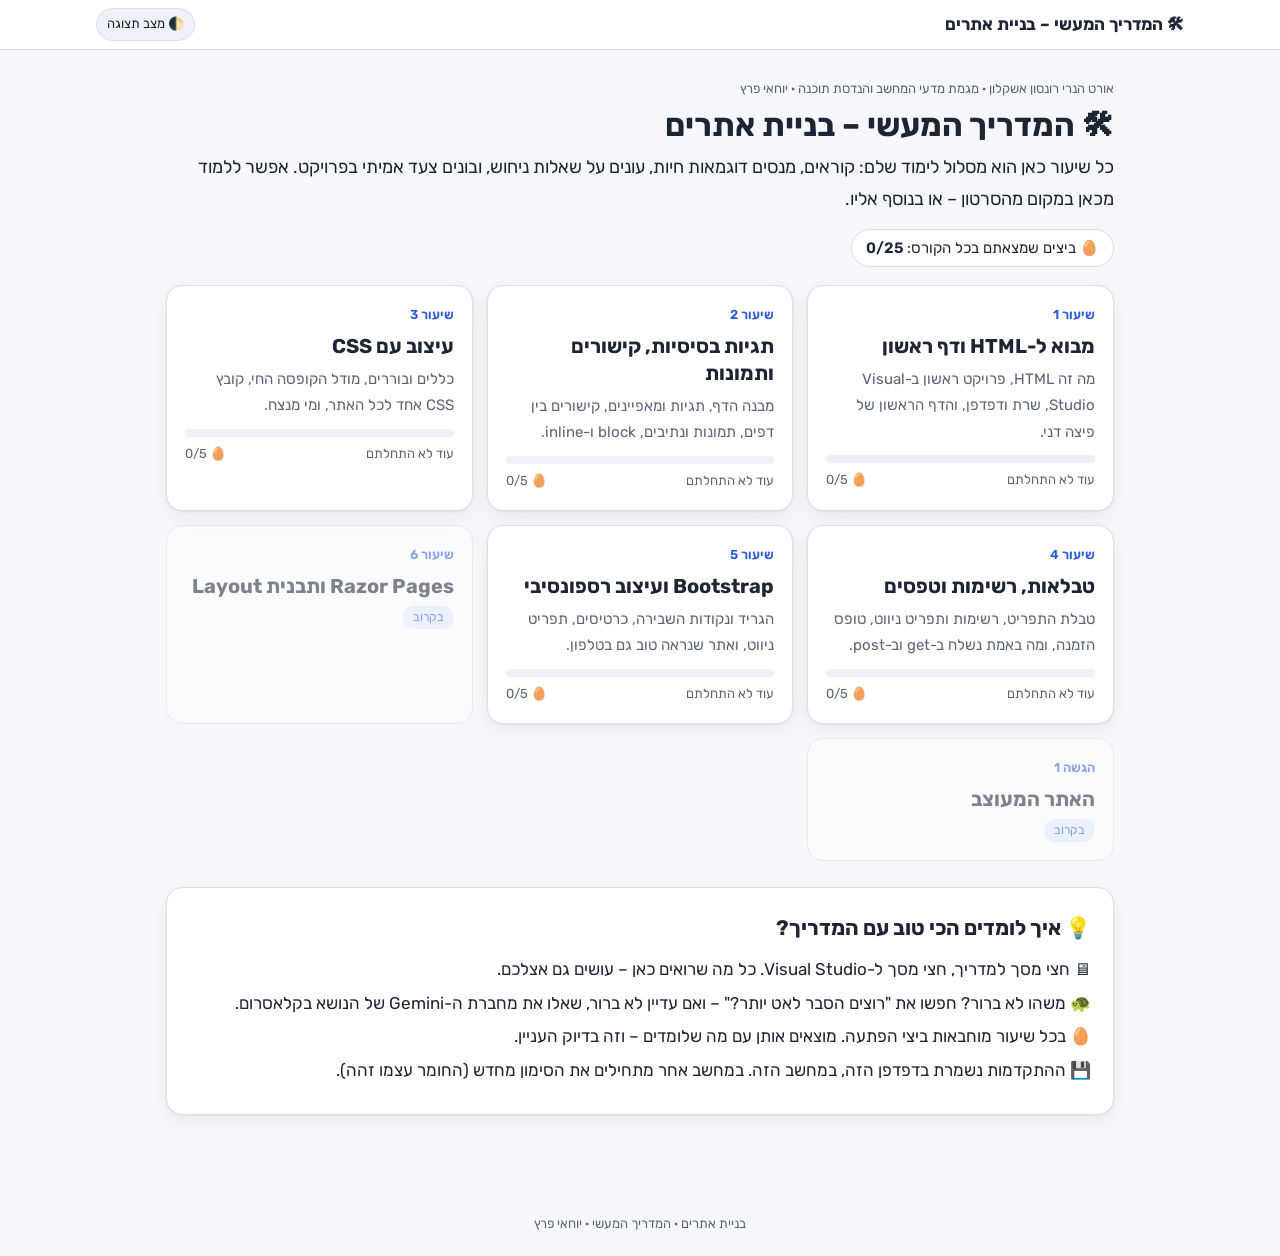
==== commit 4b32f172: "Lesson 3 model v2 (VS steps, understanding checks, stuck help) + fixes; home shows checks" ====
--- a/index.html
+++ b/index.html
@@ -22,7 +22,7 @@
 .lcard p{margin:0;color:var(--muted);font-size:15px}
 .lcard .meter{height:8px;background:var(--surface2);border-radius:99px;overflow:hidden;margin-top:4px}
 .lcard .meter i{display:block;height:100%;width:0;background:var(--ok)}
-.lcard .stats{display:flex;justify-content:space-between;font-size:13px;color:var(--muted)}
+.lcard .stats{display:flex;flex-wrap:wrap;gap:4px 10px;justify-content:space-between;font-size:13px;color:var(--muted)}
 .lcard.soon{opacity:.55;box-shadow:none}
 .badge{display:inline-block;background:var(--accent-soft);color:var(--accent);border-radius:99px;padding:1px 10px;font-size:12px;align-self:flex-start}
 .howto{margin-top:26px}
@@ -73,6 +73,9 @@
   try { localStorage.setItem('course-theme', next); } catch(e){}
 });
 let eggs = 0, eggTotal = 0, last = null, firstNew = null, anyDone = false;
+/* 🎯 understanding checks: how many passed on the first try, and a gentle "worth reviewing" signal */
+const cpTxt = st => { const t = st.cpTotal || 0; if (!t) return ''; const r = Object.values(st.cp || {}); const ok = r.filter(x => x.ok === x.n).length, more = r.filter(x => x.ok < x.n).length;
+  return '<span title="בדיקות הבנה שעברתם בניסיון הראשון">🎯 ' + ok + '/' + t + (more ? ' · כדאי לחזור על ' + more : '') + '</span>'; };
 const box = document.getElementById('lessons');
 box.innerHTML = LESSONS.map(l => {
   if (l.soon) return '<div class="lcard soon"><span class="n">' + l.n + '</span><h2>' + l.title + '</h2><span class="badge">בקרוב</span></div>';
@@ -86,7 +89,7 @@
   const pct = total ? Math.round(100 * seen / total) : 0;
   return '<a class="lcard" href="' + l.file + '"><span class="n">' + l.n + '</span><h2>' + l.title + '</h2><p>' + l.desc + '</p>' +
     '<div class="meter"><i style="width:' + pct + '%"></i></div>' +
-    '<div class="stats"><span>' + (total ? (seen === total ? '✔ סיימתם' : seen + ' מתוך ' + total + ' שלבים') : 'עוד לא התחלתם') + '</span><span>🥚 ' + e + '/' + et + '</span></div></a>';
+    '<div class="stats"><span>' + (total ? (seen === total ? '✔ סיימתם' : seen + ' מתוך ' + total + ' שלבים') : 'עוד לא התחלתם') + '</span><span>🥚 ' + e + '/' + et + '</span>' + cpTxt(st) + '</div></a>';
 }).join('');
 document.getElementById('totals').innerHTML = '<span class="pill">🥚 ביצים שמצאתם בכל הקורס: <b>' + eggs + '/' + eggTotal + '</b></span>';
 last = last || firstNew;
--- a/assets/course.css
+++ b/assets/course.css
@@ -1,22 +1,23 @@
 :root{
   --bg:#f6f7fb; --surface:#ffffff; --surface2:#eef1f7; --text:#1d2433; --muted:#5b6476; --line:#d9deea;
-  --accent:#2f6fec; --accent-soft:#e3ecff; --ok:#16a34a; --ok-soft:#dcfce7; --bad:#dc2626; --bad-soft:#fee2e2;
+  --accent:#2a5bd7; --accent-soft:#e3ecff; --ok:#15803d; --ok-soft:#dcfce7; --bad:#b91c1c; --bad-soft:#fee2e2;
   --warn:#b45309; --warn-soft:#fef3c7; --what:#0f766e; --what-soft:#dff5f1;
   --code-bg:#0f172a; --code-text:#e2e8f0; --code-muted:#94a3b8;
   --m:#f9cc9d; --b:#fddd9b; --pd:#c3d08b; --c:#8cb6c0;
+  --on-accent:#ffffff; --on-accent-dim:#e9eefc; --on-ok:#ffffff; --vs:#7c3aed; --vs-soft:#f1eafe; --focus:#2a5bd7;
   --radius:16px; --shadow:0 1px 2px rgba(16,24,40,.06),0 6px 20px rgba(16,24,40,.06);
 }
 @media (prefers-color-scheme: dark){
   :root:not([data-theme="light"]){
     --bg:#0e1320; --surface:#151c2c; --surface2:#1c2538; --text:#e6e9f2; --muted:#9aa4b8; --line:#2a3550;
     --accent:#7aa2ff; --accent-soft:#1f2b4a; --ok:#4ade80; --ok-soft:#14321f; --bad:#f87171; --bad-soft:#3b1717;
-    --warn:#fbbf24; --warn-soft:#3a2d0b; --what:#5eead4; --what-soft:#0f2e2b; --code-bg:#0a0f1c; --shadow:none;
+    --warn:#fbbf24; --warn-soft:#3a2d0b; --what:#5eead4; --what-soft:#0f2e2b; --code-bg:#0a0f1c; --shadow:none; --on-accent:#0b1220; --on-accent-dim:#1b2a4d; --on-ok:#0b1220; --vs:#c4a5ff; --vs-soft:#251c3d; --focus:#9dbbff;
   }
 }
 :root[data-theme="dark"]{
   --bg:#0e1320; --surface:#151c2c; --surface2:#1c2538; --text:#e6e9f2; --muted:#9aa4b8; --line:#2a3550;
   --accent:#7aa2ff; --accent-soft:#1f2b4a; --ok:#4ade80; --ok-soft:#14321f; --bad:#f87171; --bad-soft:#3b1717;
-  --warn:#fbbf24; --warn-soft:#3a2d0b; --what:#5eead4; --what-soft:#0f2e2b; --code-bg:#0a0f1c; --shadow:none;
+  --warn:#fbbf24; --warn-soft:#3a2d0b; --what:#5eead4; --what-soft:#0f2e2b; --code-bg:#0a0f1c; --shadow:none; --on-accent:#0b1220; --on-accent-dim:#1b2a4d; --on-ok:#0b1220; --vs:#c4a5ff; --vs-soft:#251c3d; --focus:#9dbbff;
 }
 *{box-sizing:border-box}
 html{scroll-behavior:smooth}
@@ -45,7 +46,7 @@
 .toc a .n{color:var(--accent);font-weight:700;margin-inline-end:4px}
 .chapter{margin:0 0 36px;scroll-margin-top:70px}
 .chapter>header{display:flex;align-items:center;gap:12px;margin:0 0 12px}
-.chapter>header .num{flex:0 0 44px;height:44px;border-radius:12px;background:var(--accent);color:#fff;display:grid;place-items:center;font-size:22px;font-weight:700}
+.chapter>header .num{flex:0 0 44px;height:44px;border-radius:12px;background:var(--accent);color:var(--on-accent);display:grid;place-items:center;font-size:22px;font-weight:700}
 .chapter>header h2{margin:0;font-size:26px;line-height:1.3}
 .chapter>header .sub{color:var(--muted);font-size:15px}
 .spread{background:var(--surface);border:1px solid var(--line);border-radius:var(--radius);padding:22px;margin:0 0 18px;box-shadow:var(--shadow);scroll-margin-top:70px}
@@ -81,7 +82,7 @@
 .pane-h .dot{width:8px;height:8px;border-radius:50%;background:var(--accent)}
 .cv{direction:ltr;text-align:left;background:var(--code-bg);color:var(--code-text);border-radius:12px;margin:0 0 10px;padding:10px 0;font-family:"JetBrains Mono",Consolas,monospace;font-size:13.5px;line-height:1.7;overflow:auto;white-space:pre;counter-reset:ln}
 .cv .ln{display:block;padding:0 12px 0 0;border-left:4px solid transparent;min-height:1.7em;transition:background .2s}
-.cv .ln::before{counter-increment:ln;content:counter(ln);display:inline-block;width:2.2em;padding-right:.8em;text-align:right;color:#475569;user-select:none}
+.cv .ln::before{counter-increment:ln;content:counter(ln);display:inline-block;width:2.2em;padding-right:.8em;text-align:right;color:#7c8aa0;user-select:none}
 .cv .ln.hit{background:rgba(244,63,94,.28);border-left-color:#f43f5e}
 .cv .ln.peek{background:rgba(96,165,250,.22)}
 .cv .ln.new{border-left-color:#22c55e;background:rgba(34,197,94,.14)}
@@ -99,10 +100,10 @@
 .seg{display:inline-flex;flex-wrap:wrap;gap:6px}
 .seg button,.chip{font:inherit;font-size:14px;border:1px solid var(--line);background:var(--surface);color:var(--text);padding:4px 12px;border-radius:99px;cursor:pointer}
 .chip{font-family:"JetBrains Mono",monospace;direction:ltr;font-size:13px}
-.seg button[aria-pressed="true"],.chip[aria-pressed="true"]{background:var(--accent);color:#fff;border-color:var(--accent)}
+.seg button[aria-pressed="true"],.chip[aria-pressed="true"]{background:var(--accent);color:var(--on-accent);border-color:var(--accent)}
 .seg button:focus-visible,.chip:focus-visible,.btn:focus-visible{outline:3px solid var(--accent);outline-offset:2px}
 .btn{font:inherit;font-size:14px;border:1px solid var(--line);background:var(--surface);color:var(--text);padding:6px 14px;border-radius:10px;cursor:pointer}
-.btn.primary{background:var(--accent);color:#fff;border-color:var(--accent)}
+.btn.primary{background:var(--accent);color:var(--on-accent);border-color:var(--accent)}
 /* anatomy diagram */
 .anat{direction:ltr;display:flex;justify-content:center;gap:8px;flex-wrap:wrap;margin:16px 0 8px}
 .anat .tok{display:flex;flex-direction:column;align-items:center;gap:6px;max-width:190px}
@@ -165,7 +166,7 @@
 /* ladder */
 .ladder{list-style:none;padding:0;margin:12px 0;counter-reset:lad}
 .ladder li{counter-increment:lad;display:flex;gap:10px;align-items:center;padding:8px 12px;border-radius:10px;margin-bottom:6px;background:var(--surface2)}
-.ladder li::before{content:counter(lad);flex:0 0 28px;height:28px;border-radius:50%;background:var(--accent);color:#fff;display:grid;place-items:center;font-weight:700}
+.ladder li::before{content:counter(lad);flex:0 0 28px;height:28px;border-radius:50%;background:var(--accent);color:var(--on-accent);display:grid;place-items:center;font-weight:700}
 .rules label{display:flex;gap:10px;align-items:center;padding:5px 8px;border-radius:8px;cursor:pointer}
 .rules label:hover{background:var(--surface2)}
 .rules .ltr{background:var(--code-bg);color:var(--code-text);border-radius:6px;padding:1px 8px}
@@ -175,7 +176,7 @@
 .chal li.cur{outline:2px solid var(--accent)}
 .chal li.done{background:var(--ok-soft)}
 .chal .st{flex:0 0 26px;height:26px;border-radius:50%;display:grid;place-items:center;border:2px solid var(--line);font-size:13px;font-weight:700}
-.chal li.done .st{background:var(--ok);border-color:var(--ok);color:#fff}
+.chal li.done .st{background:var(--ok);border-color:var(--ok);color:var(--on-ok)}
 .sel-input{display:flex;gap:8px;align-items:center;margin:8px 0}
 .sel-input input{flex:1;min-width:0;direction:ltr;text-align:left;font-family:"JetBrains Mono",monospace;font-size:16px;padding:8px 10px;border:1px solid var(--line);border-radius:10px;background:var(--surface);color:var(--text)}
 .err{color:var(--bad)}
@@ -191,7 +192,7 @@
 .tasks li{display:flex;gap:10px;align-items:flex-start;padding:8px 10px;border-radius:10px;margin-bottom:6px;background:var(--surface2)}
 .tasks li .st{flex:0 0 26px;height:26px;border-radius:50%;display:grid;place-items:center;border:2px solid var(--line);font-size:14px;font-weight:700}
 .tasks li.done{background:var(--ok-soft)}
-.tasks li.done .st{background:var(--ok);border-color:var(--ok);color:#fff}
+.tasks li.done .st{background:var(--ok);border-color:var(--ok);color:var(--on-ok)}
 .stepbox{background:var(--accent-soft);border-radius:12px;padding:14px 16px}
 .stepbox ol{margin:6px 0 0;padding-inline-start:22px}
 .next{display:block;text-align:left;margin-top:-6px;font-size:15px}
@@ -211,20 +212,21 @@
 .topics{display:flex;gap:8px;overflow-x:auto;padding:4px 2px 10px;scrollbar-width:thin}
 .topics button{flex:0 0 auto;font:inherit;font-size:15px;display:flex;align-items:center;gap:6px;border:1px solid var(--line);background:var(--surface);color:var(--text);border-radius:12px;padding:8px 14px;cursor:pointer}
 .topics button .ic{font-size:18px}
-.topics button[aria-current="true"]{background:var(--accent);border-color:var(--accent);color:#fff;box-shadow:var(--shadow)}
+.topics button[aria-current="true"]{background:var(--accent);border-color:var(--accent);color:var(--on-accent);box-shadow:var(--shadow)}
 .topics button.done:not([aria-current="true"])::after{content:"✔";color:var(--ok);font-weight:700}
 .steps{display:flex;gap:6px;overflow-x:auto;padding:2px 2px 12px;margin-bottom:6px;border-bottom:1px solid var(--line);scrollbar-width:thin}
 .steps button{flex:0 0 auto;max-width:230px;font:inherit;font-size:13.5px;border:1px solid var(--line);background:var(--surface2);color:var(--text);border-radius:99px;padding:4px 12px 4px 10px;cursor:pointer;white-space:nowrap;overflow:hidden;text-overflow:ellipsis}
 .steps button .k{display:inline-block;min-width:20px;height:20px;line-height:20px;border-radius:50%;background:var(--surface);text-align:center;font-weight:700;font-size:12px;margin-inline-end:6px}
-.steps button.seen .k{background:var(--ok);color:#fff}
+.steps button .k{border:1.5px solid var(--muted)}
+.steps button.seen .k{background:var(--ok);border-color:var(--ok);color:var(--on-ok)}
 .steps button[aria-current="true"]{border-color:var(--accent);background:var(--accent-soft);color:var(--accent);font-weight:600}
 .topic[hidden],.spread[hidden]{display:none}
 .spread>h3 .sn{font-weight:500}
 .stepnav{display:flex;justify-content:space-between;gap:12px;margin:6px 0 30px}
 .stepnav button{font:inherit;font-size:15px;border:1px solid var(--line);background:var(--surface);color:var(--text);border-radius:12px;padding:10px 16px;cursor:pointer;text-align:right;max-width:48%}
 .stepnav button small{display:block;color:var(--muted);font-size:12.5px}
-.stepnav button.next{background:var(--accent);border-color:var(--accent);color:#fff;margin-inline-start:auto}
-.stepnav button.next small{color:#dbe6ff}
+.stepnav button.next{background:var(--accent);border-color:var(--accent);color:var(--on-accent);margin-inline-start:auto}
+.stepnav button.next small{color:var(--on-accent-dim)}
 .stepnav button:disabled{visibility:hidden}
 .welcome .lead{font-size:18px}
 .welcome h4{margin:18px 0 6px;font-size:18px}
@@ -285,3 +287,133 @@
 .kinds-legend span{border:2px dashed;border-radius:6px;padding:0 8px}
 
 .ladder li>span,.ladder li>div{min-width:0}
+
+/* guess first: results stay hidden (opaque cover) until the right answer; controls that would reveal it are locked */
+.veil-wrap{position:relative;min-width:0}
+.veil-wrap>.veil-cover{position:absolute;inset:0;z-index:3;border-radius:12px;border:2px dashed var(--accent);display:flex;align-items:center;justify-content:center;text-align:center;padding:10px;overflow:hidden;font-size:14.5px;font-weight:600;color:var(--accent);
+  background:repeating-linear-gradient(-45deg,var(--accent-soft) 0 14px,var(--surface) 14px 28px)}
+.veil-wrap>.veil-cover span{background:var(--surface);border-radius:10px;padding:6px 12px;box-shadow:var(--shadow)}
+.veil-wrap.veiling{min-height:64px}
+.locked{position:relative;opacity:.5;filter:grayscale(.6)}
+.lock-note{display:inline-block;font-size:13px;font-weight:600;color:var(--muted);background:var(--surface2);border:1px dashed var(--line);border-radius:99px;padding:1px 10px;margin:4px 0}
+.predict .opts button.right::before{content:"✔ ";color:var(--ok);font-weight:700}
+.predict .opts button.wrong::before{content:"✘ ";color:var(--bad);font-weight:700}
+.predict .opts button.wrong{text-decoration:line-through;text-decoration-thickness:1px}
+
+/* ---------- accessibility: one visible focus ring everywhere ---------- */
+:where(a,button,input,select,textarea,summary,[tabindex]):focus-visible{outline:3px solid var(--focus);outline-offset:2px;border-radius:6px}
+.sr{position:absolute!important;width:1px;height:1px;overflow:hidden;clip:rect(0 0 0 0);white-space:nowrap}
+@media (prefers-reduced-motion:reduce){html{scroll-behavior:auto}*,*::before,*::after{animation-duration:.01ms!important;animation-iteration-count:1!important;transition-duration:.01ms!important}}
+.kinds-legend .k-block{border-style:solid}.kinds-legend .k-inline{border-style:dashed}
+.edhint{font-size:12.5px;color:var(--muted)}
+/* mobile: code wraps instead of hiding the important end of a line */
+@media (max-width:600px){
+  .cv,.codeblock pre{white-space:pre-wrap;overflow-wrap:anywhere}
+  .cv .ln{padding-left:2.6em;text-indent:-2.6em}
+}
+
+/* ---------- 💻 now in your Visual Studio ---------- */
+.spread.vsstep{border-top:5px solid var(--vs)}
+.spread.vsstep>h3{color:var(--text)}
+.vsdo{list-style:none;padding:0;margin:10px 0;counter-reset:vs}
+.vsdo>li{counter-increment:vs;display:flex;gap:10px;align-items:flex-start;padding:8px 12px;border-radius:10px;margin-bottom:6px;background:var(--surface2);border:1px solid transparent}
+.vsdo>li>.vsck{flex:0 0 auto;display:flex;align-items:center;gap:6px;font-weight:700;color:var(--vs);cursor:pointer;line-height:1.75}
+.vsdo>li>.vsck::after{content:counter(vs) "."}
+.vsdo>li>.vsck input{width:20px;height:20px;accent-color:var(--vs);margin:0;cursor:pointer}
+.vsdo>li>.vsbody{min-width:0;flex:1}
+.vsdo>li.done{background:var(--vs-soft);border-color:var(--vs)}
+.vsdo>li.done>.vsbody{opacity:.8}
+.vsprog{font-size:14px;color:var(--muted);margin:2px 0 8px}
+.vsprog b{color:var(--vs)}
+.expect{background:var(--vs-soft);border-inline-start:4px solid var(--vs);border-radius:10px;padding:10px 14px;margin:12px 0}
+.expect::before{content:"👀 מה אמור להופיע אצלכם";display:block;font-weight:700;color:var(--vs);margin-bottom:2px}
+.unverified{display:inline-block;font-size:12.5px;font-weight:600;color:var(--warn);background:var(--warn-soft);border-radius:99px;padding:0 8px;margin-inline-start:4px;white-space:nowrap}
+
+/* ---------- 🔧 works on the site but not for me? ---------- */
+.trouble{border:1px solid var(--line);border-radius:12px;padding:12px 14px;margin:14px 0;background:var(--surface)}
+.trouble>h4{margin:0 0 4px;font-size:17px}
+.trouble>p.muted{margin:0 0 8px}
+.trouble ol{list-style:none;padding:0;margin:0;counter-reset:tr}
+.trouble li{counter-increment:tr;margin:0 0 6px}
+.trouble li label{display:flex;gap:10px;align-items:flex-start;padding:6px 10px;border-radius:10px;background:var(--surface2);cursor:pointer}
+.trouble li label input{flex:0 0 auto;width:18px;height:18px;margin-top:5px;accent-color:var(--ok)}
+.trouble li label .tt{min-width:0}
+.trouble li label .tt > b::before{content:counter(tr) ". "}
+.trouble li label .tt span{display:block;font-size:14.5px;color:var(--muted)}
+.trouble li label:has(input:checked){background:var(--ok-soft)}
+.trouble li label:has(input:checked) .tt > b{text-decoration:line-through;text-decoration-thickness:1px}
+.trouble .tr-foot{display:flex;flex-wrap:wrap;gap:8px;align-items:center;margin-top:8px;font-size:14.5px}
+
+/* ---------- 🆘 stuck? this is how you ask ---------- */
+details.ask{background:var(--surface);border:1px solid var(--line)}
+details.ask>summary{color:var(--text)}
+.ask .route{display:flex;flex-wrap:wrap;gap:8px;margin:8px 0}
+.ask .route button{font:inherit;font-size:15px;border:1px solid var(--line);background:var(--surface2);color:var(--text);padding:8px 14px;border-radius:12px;cursor:pointer;text-align:right}
+.ask .route button[aria-pressed="true"]{background:var(--accent);border-color:var(--accent);color:var(--on-accent)}
+.ask .tpl{direction:rtl;text-align:right;white-space:pre-wrap;font-family:Rubik,Arial,sans-serif;font-size:15px;background:var(--surface2);border:1px dashed var(--line);border-radius:10px;padding:10px 12px;margin:8px 0;max-height:260px;overflow:auto}
+.ask .tpl .blank{background:var(--warn-soft);border-radius:4px;padding:0 4px}
+.ask .who{font-size:15px;margin:6px 0}
+
+/* ---------- playground help: hints, solution, nudge ---------- */
+.tasks li>div{min-width:0;flex:1}
+.tk-help{display:flex;flex-wrap:wrap;gap:6px;margin-top:6px}
+.tk-help button{font:inherit;font-size:13.5px;border:1px solid var(--line);background:var(--surface);color:var(--text);border-radius:99px;padding:2px 12px;cursor:pointer}
+.tk-hint{margin-top:6px;background:var(--warn-soft);border-radius:10px;padding:6px 10px;font-size:15px}
+.tk-hint+.tk-hint{margin-top:4px}
+.tk-sol{margin-top:8px;border:1px solid var(--line);border-radius:10px;padding:8px 10px;background:var(--surface)}
+.tk-sol .codeblock{margin:6px 0}
+.tk-nudge{margin-top:6px;font-size:15px;background:var(--accent-soft);border-radius:10px;padding:6px 10px}
+.tk-seen{font-size:12.5px;color:var(--muted);margin-inline-start:6px;white-space:nowrap}
+.btn.reset.confirm{background:var(--bad-soft);border-color:var(--bad);color:var(--bad)}
+
+/* ---------- 🎯 understanding check ---------- */
+.spread.cpstep{border-top:5px solid var(--what)}
+.cp-intro{display:flex;flex-wrap:wrap;gap:10px;align-items:center;margin:8px 0}
+.cp-dots{display:flex;flex-wrap:wrap;gap:6px;margin:6px 0 10px;padding:0;list-style:none}
+.cp-dots li{min-width:30px;height:30px;padding:0 6px;border-radius:99px;display:grid;place-items:center;font-size:13px;font-weight:700;border:1.5px solid var(--line);background:var(--surface)}
+.cp-dots li.cur{border:2px solid var(--accent);color:var(--accent)}
+.cp-dots li.ok{background:var(--ok-soft);border-color:var(--ok);color:var(--ok)}
+.cp-dots li.miss{background:var(--warn-soft);border-color:var(--warn);color:var(--warn)}
+.cp-q{border:2px solid var(--line);border-radius:12px;padding:12px 16px;background:var(--surface)}
+.cp-q .qn{font-size:13.5px;color:var(--muted)}
+.cp-q .qt{font-weight:600;margin:2px 0 8px}
+.cp-q .opts{display:flex;flex-direction:column;gap:8px;align-items:stretch}
+.cp-q .opts button{font:inherit;font-size:15.5px;border:1px solid var(--line);background:var(--surface2);color:var(--text);padding:8px 14px;border-radius:10px;cursor:pointer;text-align:right}
+.cp-q .opts button.right{background:var(--ok-soft);border-color:var(--ok)}
+.cp-q .opts button.right::before{content:"✔ ";color:var(--ok);font-weight:700}
+.cp-q .opts button.wrong{background:var(--bad-soft);border-color:var(--bad);text-decoration:line-through;text-decoration-thickness:1px}
+.cp-q .opts button.wrong::before{content:"✘ ";color:var(--bad);font-weight:700}
+.cp-q .opts button:disabled{cursor:default}
+.cp-lines{list-style:none;margin:6px 0;padding:6px 0;background:var(--code-bg);border-radius:12px;direction:ltr;text-align:left}
+.cp-lines button{display:flex;gap:10px;width:100%;font:inherit;font-family:"JetBrains Mono",Consolas,monospace;font-size:14px;line-height:1.6;text-align:left;direction:ltr;color:var(--code-text);background:transparent;border:0;border-left:4px solid transparent;padding:2px 12px;cursor:pointer;white-space:pre-wrap;overflow-wrap:anywhere}
+.cp-lines button:hover{background:rgba(96,165,250,.15)}
+.cp-lines button .n{flex:0 0 1.6em;color:#7c8aa0;text-align:right;user-select:none}
+.cp-lines button.right{background:rgba(34,197,94,.18);border-left-color:#22c55e}
+.cp-lines button.right::after{content:"✔ כאן הטעות";font-family:Rubik,Arial,sans-serif;font-size:12px;background:#22c55e;color:#04210f;border-radius:99px;padding:0 8px;margin-left:auto;direction:rtl;white-space:nowrap;align-self:center}
+.cp-lines button.wrong{background:rgba(248,113,113,.16);border-left-color:#f87171}
+.cp-lines button.wrong::after{content:"✘ השורה הזו תקינה";font-family:Rubik,Arial,sans-serif;font-size:12px;background:#fca5a5;color:#3b0a0a;border-radius:99px;padding:0 8px;margin-left:auto;direction:rtl;white-space:nowrap;align-self:center}
+.cp-in{display:flex;flex-wrap:wrap;gap:8px;align-items:center;margin:8px 0}
+.cp-in input{flex:1;min-width:160px;direction:ltr;text-align:left;font-family:"JetBrains Mono",monospace;font-size:16px;padding:8px 10px;border:1px solid var(--line);border-radius:10px;background:var(--surface);color:var(--text)}
+.cp-fb{margin-top:10px;border-radius:10px;padding:8px 12px}
+.cp-fb.right{background:var(--ok-soft)}
+.cp-fb.wrong{background:var(--bad-soft)}
+.cp-fb .back{display:inline-block;margin-top:4px;font-weight:600}
+.cp-nav{display:flex;flex-wrap:wrap;gap:8px;justify-content:flex-end;margin-top:10px}
+.cp-sum{border-radius:12px;padding:12px 16px;margin-top:6px}
+.cp-sum.ok{background:var(--ok-soft);border:1px solid var(--ok)}
+.cp-sum.more{background:var(--warn-soft);border:1px solid var(--warn)}
+.cp-sum h4{margin:0 0 4px;font-size:18px}
+.cp-sum ul{margin:6px 0;padding-inline-start:22px}
+.topics button .cpb{font-size:12px;font-weight:700;border-radius:99px;padding:0 6px;border:1px solid currentColor;white-space:nowrap}
+
+/* ---------- ↩ back to where you were ---------- */
+.backchip{position:fixed;bottom:16px;right:16px;z-index:55;font:inherit;font-size:14.5px;border:2px solid var(--accent);background:var(--surface);color:var(--accent);border-radius:99px;padding:8px 16px;box-shadow:0 8px 24px rgba(0,0,0,.18);cursor:pointer;max-width:calc(100% - 32px);white-space:nowrap;overflow:hidden;text-overflow:ellipsis}
+.backchip[hidden]{display:none}
+@media print{.backchip,.tk-help,details.ask,.trouble{display:none!important}}
+
+.codeblock:has(.copy) pre{padding-top:34px}
+.trouble li span code{white-space:normal;overflow-wrap:anywhere}
+@media (max-width:600px){.vsdo>li{flex-direction:column;gap:2px;padding:8px}.vsdo>li .codeblock pre{font-size:13px}}
+.trouble>details.tr-d{background:transparent;padding:0;margin:0}
+.trouble>details.tr-d>summary{font-size:16.5px;padding:2px 0}
+.trouble>details.tr-d[open]>summary{margin-bottom:6px}
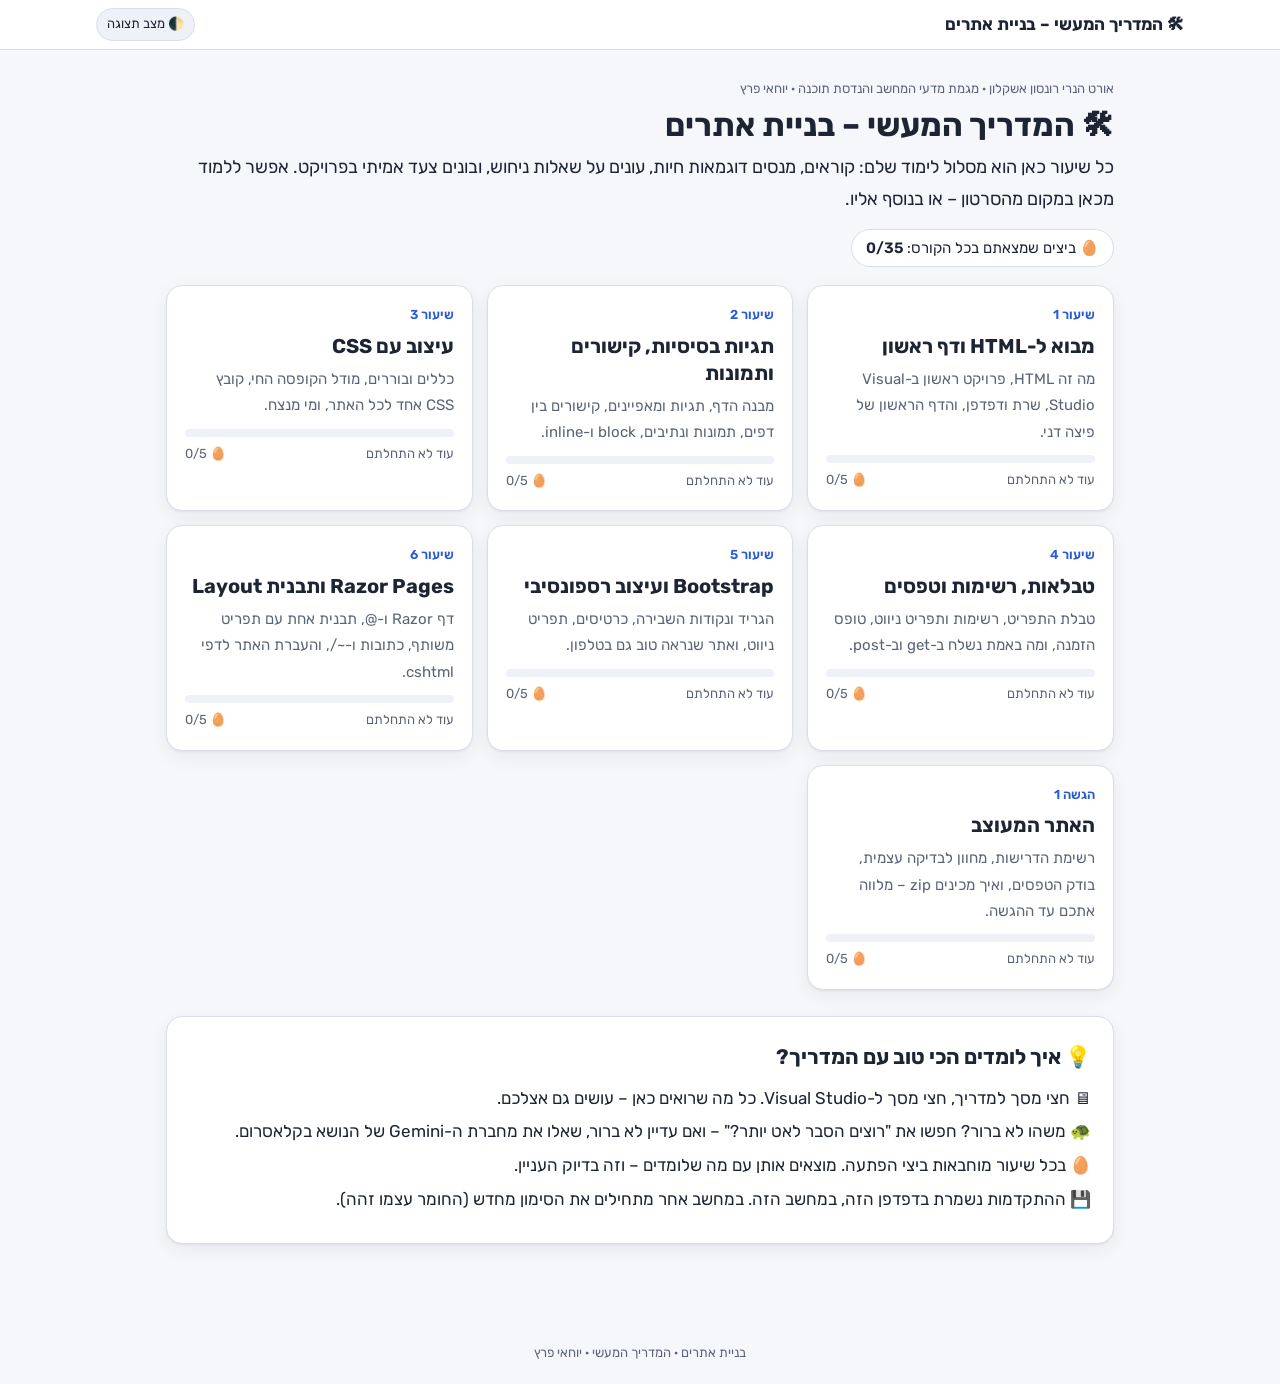
==== commit 19199261: "Lesson 6 (Razor + Layout), Submission 1 companion page, Hot Reload, home links" ====
--- a/index.html
+++ b/index.html
@@ -61,8 +61,8 @@
   {id:'css3', file:'css.html', n:'שיעור 3', title:'עיצוב עם CSS', desc:'כללים ובוררים, מודל הקופסה החי, קובץ CSS אחד לכל האתר, ומי מנצח.'},
   {id:'l4', file:'html-advanced.html', n:'שיעור 4', title:'טבלאות, רשימות וטפסים', desc:'טבלת התפריט, רשימות ותפריט ניווט, טופס הזמנה, ומה באמת נשלח ב-get וב-post.'},
   {id:'l5', file:'bootstrap.html', n:'שיעור 5', title:'Bootstrap ועיצוב רספונסיבי', desc:'הגריד ונקודות השבירה, כרטיסים, תפריט ניווט, ואתר שנראה טוב גם בטלפון.'},
-  {soon:true, n:'שיעור 6', title:'Razor Pages ותבנית Layout'},
-  {soon:true, n:'הגשה 1', title:'האתר המעוצב'}
+  {id:'l6', file:'razor.html', n:'שיעור 6', title:'Razor Pages ותבנית Layout', desc:'דף Razor ו-@, תבנית אחת עם תפריט משותף, כתובות ו-~/, והעברת האתר לדפי cshtml.'},
+  {id:'sub1', file:'submission1.html', n:'הגשה 1', title:'האתר המעוצב', desc:'רשימת הדרישות, מחוון לבדיקה עצמית, בודק הטפסים, ואיך מכינים zip – מלווה אתכם עד ההגשה.'}
 ];
 const get = k => { try { return JSON.parse(localStorage.getItem(k)); } catch(e){ return null; } };
 try { const th = localStorage.getItem('course-theme'); if (th) document.documentElement.dataset.theme = th; } catch(e){}
--- a/assets/course.css
+++ b/assets/course.css
@@ -294,7 +294,7 @@
   background:repeating-linear-gradient(-45deg,var(--accent-soft) 0 14px,var(--surface) 14px 28px)}
 .veil-wrap>.veil-cover span{background:var(--surface);border-radius:10px;padding:6px 12px;box-shadow:var(--shadow)}
 .veil-wrap.veiling{min-height:64px}
-.locked{position:relative;opacity:.5;filter:grayscale(.6)}
+.locked{position:relative}
 .lock-note{display:inline-block;font-size:13px;font-weight:600;color:var(--muted);background:var(--surface2);border:1px dashed var(--line);border-radius:99px;padding:1px 10px;margin:4px 0}
 .predict .opts button.right::before{content:"✔ ";color:var(--ok);font-weight:700}
 .predict .opts button.wrong::before{content:"✘ ";color:var(--bad);font-weight:700}
@@ -339,7 +339,7 @@
 .trouble li label input{flex:0 0 auto;width:18px;height:18px;margin-top:5px;accent-color:var(--ok)}
 .trouble li label .tt{min-width:0}
 .trouble li label .tt > b::before{content:counter(tr) ". "}
-.trouble li label .tt span{display:block;font-size:14.5px;color:var(--muted)}
+.trouble li label .tt > span{display:block;font-size:14.5px;color:var(--muted)}
 .trouble li label:has(input:checked){background:var(--ok-soft)}
 .trouble li label:has(input:checked) .tt > b{text-decoration:line-through;text-decoration-thickness:1px}
 .trouble .tr-foot{display:flex;flex-wrap:wrap;gap:8px;align-items:center;margin-top:8px;font-size:14.5px}
@@ -417,3 +417,44 @@
 .trouble>details.tr-d{background:transparent;padding:0;margin:0}
 .trouble>details.tr-d>summary{font-size:16.5px;padding:2px 0}
 .trouble>details.tr-d[open]>summary{margin-bottom:6px}
+/* engine fixes from the lesson writers */
+.topics button{position:relative}
+.cp-q .opts code,.expect code,.vsbody p code,.tk-hint code,.tk-sol code,.cp-fb code{white-space:normal;overflow-wrap:anywhere}
+.lock-cover>.veil-cover{border-style:dotted}
+
+/* ---------- 🎉 celebrate ---------- */
+.cel-layer{position:absolute;width:0;height:0;z-index:80;pointer-events:none}
+.cel-cheer{position:absolute;left:0;top:0;transform:translate(-50%,-50%);white-space:nowrap;font-weight:700;font-size:17px;color:var(--ok);background:var(--surface);border:2px solid var(--ok);border-radius:99px;padding:3px 14px;box-shadow:0 8px 24px rgba(0,0,0,.18);animation:celCheer 1.5s ease-out forwards}
+.cel-cheer.big{font-size:21px;padding:5px 18px}
+@keyframes celCheer{0%{opacity:0;transform:translate(-50%,-30%) scale(.6)}15%{opacity:1;transform:translate(-50%,-90%) scale(1.08)}30%{transform:translate(-50%,-95%) scale(1)}80%{opacity:1}100%{opacity:0;transform:translate(-50%,-150%) scale(.95)}}
+.cel-p{position:absolute;left:0;top:0;animation:celFly 1.1s cubic-bezier(.2,.7,.3,1) forwards;opacity:0}
+.cel-p.sq{width:9px;height:9px;border-radius:2px}
+.cel-p.em{font-size:20px;line-height:1}
+@keyframes celFly{0%{opacity:1;transform:translate(-50%,-50%) rotate(0) scale(.6)}70%{opacity:1}100%{opacity:0;transform:translate(calc(-50% + var(--dx)),calc(-50% + var(--dy) + 40px)) rotate(var(--rot)) scale(1)}}
+.cel-stamp{position:absolute;left:0;top:0;font-size:58px;font-weight:800;color:var(--ok);transform:translate(-50%,-50%);animation:celStamp 1s ease-out forwards;text-shadow:0 4px 18px rgba(0,0,0,.2)}
+@keyframes celStamp{0%{opacity:0;transform:translate(-50%,-50%) scale(2.6) rotate(-18deg)}35%{opacity:1;transform:translate(-50%,-50%) scale(.9) rotate(-8deg)}55%{transform:translate(-50%,-50%) scale(1.05) rotate(-8deg)}100%{opacity:0;transform:translate(-50%,-50%) scale(1) rotate(-8deg)}}
+.cel-ring{position:absolute;left:0;top:0;width:16px;height:16px;border-radius:50%;border:4px solid hsl(var(--h) 90% 55%);transform:translate(-50%,-50%);animation:celRing .9s ease-out forwards}
+@keyframes celRing{0%{opacity:1;width:10px;height:10px}100%{opacity:0;width:190px;height:190px;border-width:1px}}
+.cel-rocket{position:absolute;left:0;top:0;font-size:30px;animation:celRocket 1.1s ease-in forwards}
+@keyframes celRocket{0%{opacity:1;transform:translate(-50%,0) rotate(-45deg)}100%{opacity:0;transform:translate(120px,-220px) rotate(-45deg)}}
+.cel-glow{animation:celGlow 1.2s ease-out}
+@keyframes celGlow{0%{box-shadow:0 0 0 0 rgba(34,197,94,.55)}100%{box-shadow:0 0 0 14px rgba(34,197,94,0)}}
+@media (prefers-reduced-motion:reduce){.cel-cheer{animation:none;transform:translate(-50%,-110%)}}
+/* engine fixes */
+#stepnav .what.finish::before{content:none}
+.spread>h3{display:block}
+.spread>h3 .sn{display:inline-block;margin-inline-end:10px;vertical-align:2px}
+.cv .ln::after{text-indent:0}
+
+/* ⏱ time plan */
+details.timeplan{background:var(--surface2);border:1px solid var(--line)}
+details.timeplan table{font-size:14px;margin:6px 0 0}
+details.timeplan td:nth-child(n+2),details.timeplan th:nth-child(n+2){text-align:center;white-space:nowrap}
+.topictime{font-size:13.5px;color:var(--muted);margin:-4px 0 10px}
+.topictime:empty{display:none}
+html,body{overflow-x:clip}
+
+/* 🎬 after-the-video mode */
+.videobox{background:var(--accent-soft);border:1px solid var(--accent);border-radius:12px;padding:10px 14px;margin:10px 0;font-size:15.5px}
+.steps button.skim{opacity:.62;border-style:dashed}
+.steps button.skim::after{content:"📖";font-size:11px;margin-inline-start:4px}
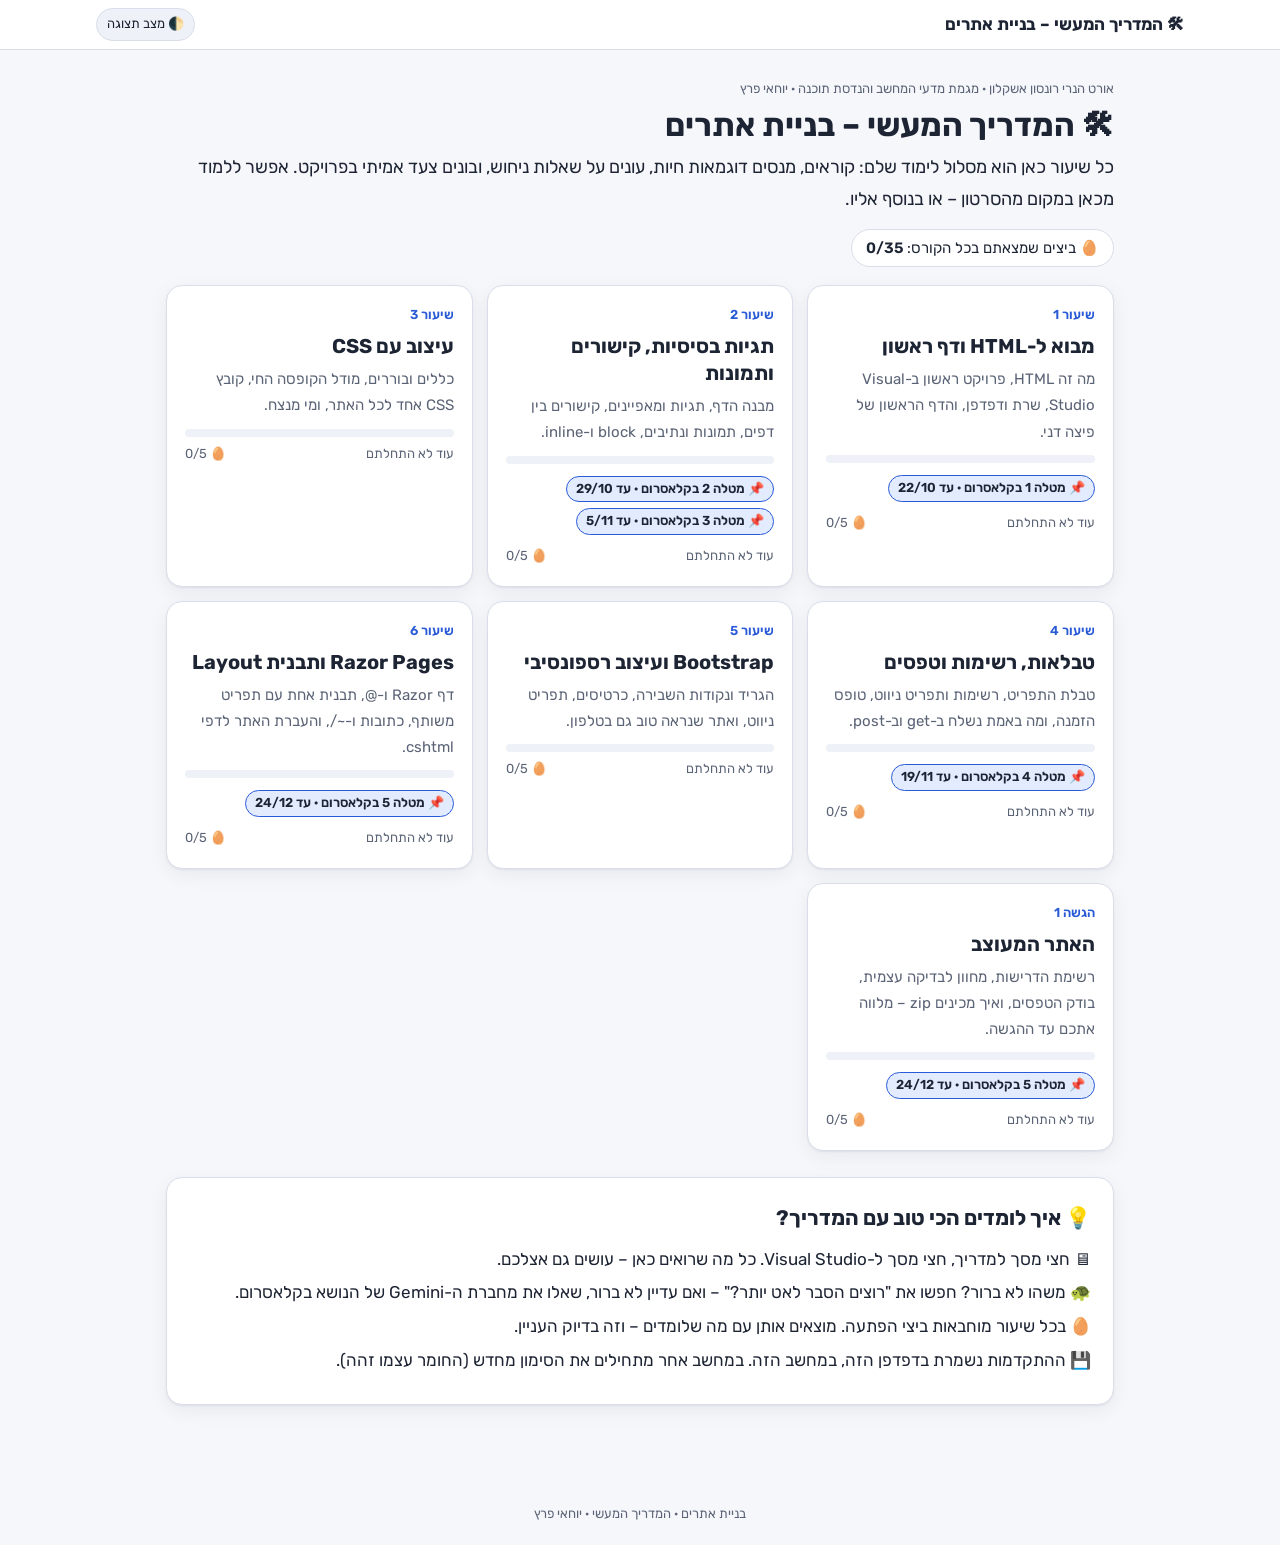
==== commit c84265bf: "Add files via upload" ====
--- a/index.html
+++ b/index.html
@@ -26,6 +26,8 @@
 .lcard.soon{opacity:.55;box-shadow:none}
 .badge{display:inline-block;background:var(--accent-soft);color:var(--accent);border-radius:99px;padding:1px 10px;font-size:12px;align-self:flex-start}
 .howto{margin-top:26px}
+.asgs{display:flex;flex-wrap:wrap;gap:6px;margin:6px 0 4px}
+.asgl{font-size:13px;font-weight:600;background:var(--accent-soft,#e3ecff);border:1px solid var(--accent,#2a5bd7);border-radius:99px;padding:1px 9px}
 </style>
 </head>
 <body>
@@ -64,6 +66,11 @@
   {id:'l6', file:'razor.html', n:'שיעור 6', title:'Razor Pages ותבנית Layout', desc:'דף Razor ו-@, תבנית אחת עם תפריט משותף, כתובות ו-~/, והעברת האתר לדפי cshtml.'},
   {id:'sub1', file:'submission1.html', n:'הגשה 1', title:'האתר המעוצב', desc:'רשימת הדרישות, מחוון לבדיקה עצמית, בודק הטפסים, ואיך מכינים zip – מלווה אתכם עד ההגשה.'}
 ];
+/* 📌 Classroom assignments (same numbers and dates as ASSIGN in assets/course.js) */
+const ASG = {1:['התקנת סביבת העבודה','2026-10-22'], 2:['האתר הראשון שלי','2026-10-29'], 3:['בחירת נושא הפרויקט','2026-11-05'], 4:['דפי הפרויקט המעוצבים','2026-11-19'], 5:['הגשה 1: האתר המעוצב','2026-12-24']};
+const L_ASG = {l1:[1], l2:[2,3], l4:[4], l6:[5], sub1:[5]};
+const asgTxt = id => (L_ASG[id] || []).map(n => { const [t, d] = ASG[n], [y, m, dd] = d.split('-').map(Number);
+  return '<span class="asgl">📌 מטלה ' + n + ' בקלאסרום · עד ' + dd + '/' + m + '</span>'; }).join('');
 const get = k => { try { return JSON.parse(localStorage.getItem(k)); } catch(e){ return null; } };
 try { const th = localStorage.getItem('course-theme'); if (th) document.documentElement.dataset.theme = th; } catch(e){}
 document.getElementById('themeBtn').addEventListener('click', () => {
@@ -89,7 +96,7 @@
   const pct = total ? Math.round(100 * seen / total) : 0;
   return '<a class="lcard" href="' + l.file + '"><span class="n">' + l.n + '</span><h2>' + l.title + '</h2><p>' + l.desc + '</p>' +
     '<div class="meter"><i style="width:' + pct + '%"></i></div>' +
-    '<div class="stats"><span>' + (total ? (seen === total ? '✔ סיימתם' : seen + ' מתוך ' + total + ' שלבים') : 'עוד לא התחלתם') + '</span><span>🥚 ' + e + '/' + et + '</span>' + cpTxt(st) + '</div></a>';
+    (asgTxt(l.id) ? '<div class="asgs">' + asgTxt(l.id) + '</div>' : '') + '<div class="stats"><span>' + (total ? (seen === total ? '✔ סיימתם' : seen + ' מתוך ' + total + ' שלבים') : 'עוד לא התחלתם') + '</span><span>🥚 ' + e + '/' + et + '</span>' + cpTxt(st) + '</div></a>';
 }).join('');
 document.getElementById('totals').innerHTML = '<span class="pill">🥚 ביצים שמצאתם בכל הקורס: <b>' + eggs + '/' + eggTotal + '</b></span>';
 last = last || firstNew;
--- a/assets/course.css
+++ b/assets/course.css
@@ -362,48 +362,50 @@
 .tk-hint+.tk-hint{margin-top:4px}
 .tk-sol{margin-top:8px;border:1px solid var(--line);border-radius:10px;padding:8px 10px;background:var(--surface)}
 .tk-sol .codeblock{margin:6px 0}
+.tk-lint{margin-top:6px;font-size:15px;background:var(--warn-soft);border:1px solid var(--warn);border-inline-start-width:4px;border-radius:10px;padding:6px 10px}
+.tk-lint code{white-space:nowrap}
 .tk-nudge{margin-top:6px;font-size:15px;background:var(--accent-soft);border-radius:10px;padding:6px 10px}
 .tk-seen{font-size:12.5px;color:var(--muted);margin-inline-start:6px;white-space:nowrap}
 .btn.reset.confirm{background:var(--bad-soft);border-color:var(--bad);color:var(--bad)}
 
 /* ---------- 🎯 understanding check ---------- */
 .spread.cpstep{border-top:5px solid var(--what)}
-.cp-intro{display:flex;flex-wrap:wrap;gap:10px;align-items:center;margin:8px 0}
-.cp-dots{display:flex;flex-wrap:wrap;gap:6px;margin:6px 0 10px;padding:0;list-style:none}
-.cp-dots li{min-width:30px;height:30px;padding:0 6px;border-radius:99px;display:grid;place-items:center;font-size:13px;font-weight:700;border:1.5px solid var(--line);background:var(--surface)}
-.cp-dots li.cur{border:2px solid var(--accent);color:var(--accent)}
-.cp-dots li.ok{background:var(--ok-soft);border-color:var(--ok);color:var(--ok)}
-.cp-dots li.miss{background:var(--warn-soft);border-color:var(--warn);color:var(--warn)}
-.cp-q{border:2px solid var(--line);border-radius:12px;padding:12px 16px;background:var(--surface)}
-.cp-q .qn{font-size:13.5px;color:var(--muted)}
-.cp-q .qt{font-weight:600;margin:2px 0 8px}
-.cp-q .opts{display:flex;flex-direction:column;gap:8px;align-items:stretch}
-.cp-q .opts button{font:inherit;font-size:15.5px;border:1px solid var(--line);background:var(--surface2);color:var(--text);padding:8px 14px;border-radius:10px;cursor:pointer;text-align:right}
-.cp-q .opts button.right{background:var(--ok-soft);border-color:var(--ok)}
-.cp-q .opts button.right::before{content:"✔ ";color:var(--ok);font-weight:700}
-.cp-q .opts button.wrong{background:var(--bad-soft);border-color:var(--bad);text-decoration:line-through;text-decoration-thickness:1px}
-.cp-q .opts button.wrong::before{content:"✘ ";color:var(--bad);font-weight:700}
-.cp-q .opts button:disabled{cursor:default}
-.cp-lines{list-style:none;margin:6px 0;padding:6px 0;background:var(--code-bg);border-radius:12px;direction:ltr;text-align:left}
-.cp-lines button{display:flex;gap:10px;width:100%;font:inherit;font-family:"JetBrains Mono",Consolas,monospace;font-size:14px;line-height:1.6;text-align:left;direction:ltr;color:var(--code-text);background:transparent;border:0;border-left:4px solid transparent;padding:2px 12px;cursor:pointer;white-space:pre-wrap;overflow-wrap:anywhere}
-.cp-lines button:hover{background:rgba(96,165,250,.15)}
-.cp-lines button .n{flex:0 0 1.6em;color:#7c8aa0;text-align:right;user-select:none}
-.cp-lines button.right{background:rgba(34,197,94,.18);border-left-color:#22c55e}
-.cp-lines button.right::after{content:"✔ כאן הטעות";font-family:Rubik,Arial,sans-serif;font-size:12px;background:#22c55e;color:#04210f;border-radius:99px;padding:0 8px;margin-left:auto;direction:rtl;white-space:nowrap;align-self:center}
-.cp-lines button.wrong{background:rgba(248,113,113,.16);border-left-color:#f87171}
-.cp-lines button.wrong::after{content:"✘ השורה הזו תקינה";font-family:Rubik,Arial,sans-serif;font-size:12px;background:#fca5a5;color:#3b0a0a;border-radius:99px;padding:0 8px;margin-left:auto;direction:rtl;white-space:nowrap;align-self:center}
-.cp-in{display:flex;flex-wrap:wrap;gap:8px;align-items:center;margin:8px 0}
-.cp-in input{flex:1;min-width:160px;direction:ltr;text-align:left;font-family:"JetBrains Mono",monospace;font-size:16px;padding:8px 10px;border:1px solid var(--line);border-radius:10px;background:var(--surface);color:var(--text)}
-.cp-fb{margin-top:10px;border-radius:10px;padding:8px 12px}
-.cp-fb.right{background:var(--ok-soft)}
-.cp-fb.wrong{background:var(--bad-soft)}
-.cp-fb .back{display:inline-block;margin-top:4px;font-weight:600}
-.cp-nav{display:flex;flex-wrap:wrap;gap:8px;justify-content:flex-end;margin-top:10px}
-.cp-sum{border-radius:12px;padding:12px 16px;margin-top:6px}
-.cp-sum.ok{background:var(--ok-soft);border:1px solid var(--ok)}
-.cp-sum.more{background:var(--warn-soft);border:1px solid var(--warn)}
-.cp-sum h4{margin:0 0 4px;font-size:18px}
-.cp-sum ul{margin:6px 0;padding-inline-start:22px}
+.gcp-intro{display:flex;flex-wrap:wrap;gap:10px;align-items:center;margin:8px 0}
+.gcp-dots{display:flex;flex-wrap:wrap;gap:6px;margin:6px 0 10px;padding:0;list-style:none}
+.gcp-dots li{min-width:30px;height:30px;padding:0 6px;border-radius:99px;display:grid;place-items:center;font-size:13px;font-weight:700;border:1.5px solid var(--line);background:var(--surface)}
+.gcp-dots li.cur{border:2px solid var(--accent);color:var(--accent)}
+.gcp-dots li.ok{background:var(--ok-soft);border-color:var(--ok);color:var(--ok)}
+.gcp-dots li.miss{background:var(--warn-soft);border-color:var(--warn);color:var(--warn)}
+.gcp-q{border:2px solid var(--line);border-radius:12px;padding:12px 16px;background:var(--surface)}
+.gcp-q .qn{font-size:13.5px;color:var(--muted)}
+.gcp-q .qt{font-weight:600;margin:2px 0 8px}
+.gcp-q .opts{display:flex;flex-direction:column;gap:8px;align-items:stretch}
+.gcp-q .opts button{font:inherit;font-size:15.5px;border:1px solid var(--line);background:var(--surface2);color:var(--text);padding:8px 14px;border-radius:10px;cursor:pointer;text-align:right}
+.gcp-q .opts button.right{background:var(--ok-soft);border-color:var(--ok)}
+.gcp-q .opts button.right::before{content:"✔ ";color:var(--ok);font-weight:700}
+.gcp-q .opts button.wrong{background:var(--bad-soft);border-color:var(--bad);text-decoration:line-through;text-decoration-thickness:1px}
+.gcp-q .opts button.wrong::before{content:"✘ ";color:var(--bad);font-weight:700}
+.gcp-q .opts button:disabled{cursor:default}
+.gcp-lines{list-style:none;margin:6px 0;padding:6px 0;background:var(--code-bg);border-radius:12px;direction:ltr;text-align:left}
+.gcp-lines button{display:flex;gap:10px;width:100%;font:inherit;font-family:"JetBrains Mono",Consolas,monospace;font-size:14px;line-height:1.6;text-align:left;direction:ltr;color:var(--code-text);background:transparent;border:0;border-left:4px solid transparent;padding:2px 12px;cursor:pointer;white-space:pre-wrap;overflow-wrap:anywhere}
+.gcp-lines button:hover{background:rgba(96,165,250,.15)}
+.gcp-lines button .n{flex:0 0 1.6em;color:#7c8aa0;text-align:right;user-select:none}
+.gcp-lines button.right{background:rgba(34,197,94,.18);border-left-color:#22c55e}
+.gcp-lines button.right::after{content:"✔ כאן הטעות";font-family:Rubik,Arial,sans-serif;font-size:12px;background:#22c55e;color:#04210f;border-radius:99px;padding:0 8px;margin-left:auto;direction:rtl;white-space:nowrap;align-self:center}
+.gcp-lines button.wrong{background:rgba(248,113,113,.16);border-left-color:#f87171}
+.gcp-lines button.wrong::after{content:"✘ השורה הזו תקינה";font-family:Rubik,Arial,sans-serif;font-size:12px;background:#fca5a5;color:#3b0a0a;border-radius:99px;padding:0 8px;margin-left:auto;direction:rtl;white-space:nowrap;align-self:center}
+.gcp-in{display:flex;flex-wrap:wrap;gap:8px;align-items:center;margin:8px 0}
+.gcp-in input{flex:1;min-width:160px;direction:ltr;text-align:left;font-family:"JetBrains Mono",monospace;font-size:16px;padding:8px 10px;border:1px solid var(--line);border-radius:10px;background:var(--surface);color:var(--text)}
+.gcp-fb{margin-top:10px;border-radius:10px;padding:8px 12px}
+.gcp-fb.right{background:var(--ok-soft)}
+.gcp-fb.wrong{background:var(--bad-soft)}
+.gcp-fb .back{display:inline-block;margin-top:4px;font-weight:600}
+.gcp-nav{display:flex;flex-wrap:wrap;gap:8px;justify-content:flex-end;margin-top:10px}
+.gcp-sum{border-radius:12px;padding:12px 16px;margin-top:6px}
+.gcp-sum.ok{background:var(--ok-soft);border:1px solid var(--ok)}
+.gcp-sum.more{background:var(--warn-soft);border:1px solid var(--warn)}
+.gcp-sum h4{margin:0 0 4px;font-size:18px}
+.gcp-sum ul{margin:6px 0;padding-inline-start:22px}
 .topics button .cpb{font-size:12px;font-weight:700;border-radius:99px;padding:0 6px;border:1px solid currentColor;white-space:nowrap}
 
 /* ---------- ↩ back to where you were ---------- */
@@ -419,7 +421,7 @@
 .trouble>details.tr-d[open]>summary{margin-bottom:6px}
 /* engine fixes from the lesson writers */
 .topics button{position:relative}
-.cp-q .opts code,.expect code,.vsbody p code,.tk-hint code,.tk-sol code,.cp-fb code{white-space:normal;overflow-wrap:anywhere}
+.gcp-q .opts code,.expect code,.vsbody p code,.tk-hint code,.tk-sol code,.gcp-fb code{white-space:normal;overflow-wrap:anywhere}
 .lock-cover>.veil-cover{border-style:dotted}
 
 /* ---------- 🎉 celebrate ---------- */
@@ -458,3 +460,48 @@
 .videobox{background:var(--accent-soft);border:1px solid var(--accent);border-radius:12px;padding:10px 14px;margin:10px 0;font-size:15.5px}
 .steps button.skim{opacity:.62;border-style:dashed}
 .steps button.skim::after{content:"📖";font-size:11px;margin-inline-start:4px}
+
+/* sound toggle + first-visit note */
+.sndbtn{border:1px solid transparent;background:transparent;color:var(--text);border-radius:99px;padding:3px 7px;cursor:pointer;font:inherit;font-size:15px;line-height:1;opacity:.55;transition:opacity .2s}
+.sndbtn:hover,.sndbtn:focus-visible,.sndbtn[aria-pressed="true"]{opacity:1;border-color:var(--line)}
+.sndnote{max-width:1088px;width:calc(100% - 32px);box-sizing:border-box;margin:10px auto 0;display:flex;align-items:center;justify-content:space-between;flex-wrap:wrap;gap:8px 12px;background:var(--accent-soft);color:var(--text);border:1px solid var(--accent);border-radius:12px;padding:8px 12px;font-size:14.5px}
+.sndnote .sn-b{display:flex;gap:8px;justify-content:flex-end;flex-wrap:wrap;margin-inline-start:auto}
+@media (max-width:640px){.sndbtn{padding:3px 5px}}
+@media (max-width:640px){
+  .topbar .in{flex-wrap:nowrap;gap:8px;padding:6px 12px}
+  .topbar .brand{min-width:0;flex:1 1 auto;overflow:hidden;text-overflow:ellipsis;white-space:nowrap;font-size:14.5px}
+  .topbar .progress{flex:none;gap:5px;font-size:13px}
+  .topbar .eggbtn{flex:none;padding:3px 7px}
+  .topbar .themebtn,.topbar .sndbtn{flex:none}
+}
+
+/* step-by-step / auto sequence controls */
+.seqbox{display:inline-flex;gap:8px;align-items:center;flex-wrap:wrap}
+.seqmode{display:inline-flex;border:1px solid var(--line);border-radius:99px;overflow:hidden}
+.seqmode button{border:0;background:var(--surface);color:var(--text);font:inherit;font-size:13.5px;padding:5px 11px;cursor:pointer}
+.seqmode button.on{background:var(--accent);color:var(--on-accent);font-weight:600}
+.seqmode button:focus-visible{outline:3px solid var(--focus);outline-offset:-3px}
+
+/* 📌 assignment in Classroom */
+.asg{border:2px solid var(--accent);border-radius:14px;padding:12px 14px;margin:12px 0;background:var(--surface)}
+.asg-h{display:flex;flex-wrap:wrap;gap:6px 10px;align-items:baseline;font-size:17px}
+.asg-tag{background:var(--accent);color:var(--on-accent);border-radius:99px;padding:2px 10px;font-size:14px;font-weight:700}
+.asg-meta{display:flex;flex-wrap:wrap;gap:4px 14px;font-size:14px;color:var(--muted);margin:6px 0}
+.asg-left{font-weight:700;color:var(--text)}
+.asg-left.soon{color:var(--warn)}
+.asg-left.late{color:var(--bad)}
+.asg-list{list-style:none;padding:0;margin:6px 0;display:grid;gap:6px}
+.asg-list>li{display:flex;gap:10px;align-items:flex-start;background:var(--surface2);border-radius:10px;padding:8px 10px}
+.asg-list>li.done{opacity:.75}
+.asg-list>li.done .vsbody{text-decoration:line-through;text-decoration-thickness:1px}
+.asg-prog{margin:4px 0;font-size:14px;color:var(--muted)}
+.asg-how{background:var(--accent-soft);border-radius:10px;padding:8px 10px;margin-top:8px;font-size:15px}
+.asg-after{margin:8px 0 0}
+.asgchip{display:inline-block;background:var(--accent-soft);border:1px solid var(--accent);border-radius:99px;padding:1px 10px;font-size:14px;font-weight:600}
+.tr-rule{background:var(--surface2);border-radius:10px;padding:8px 10px;margin:8px 0;font-size:14.5px;line-height:1.7}
+.asg-list{counter-reset:asg}
+.asg-list>li>.vsck{flex:none;display:flex;align-items:center;gap:6px;font-weight:700;color:var(--accent);cursor:pointer;line-height:1.75}
+.asg-list>li>.vsck::after{counter-increment:asg;content:counter(asg) "."}
+.asg-list>li>.vsck input{width:20px;height:20px;accent-color:var(--accent);margin:0;cursor:pointer}
+.asg-list>li>.vsbody{flex:1;min-width:0}
+@media (max-width:640px){.asg{padding:10px} .asg-list>li{padding:6px 8px;gap:8px}}
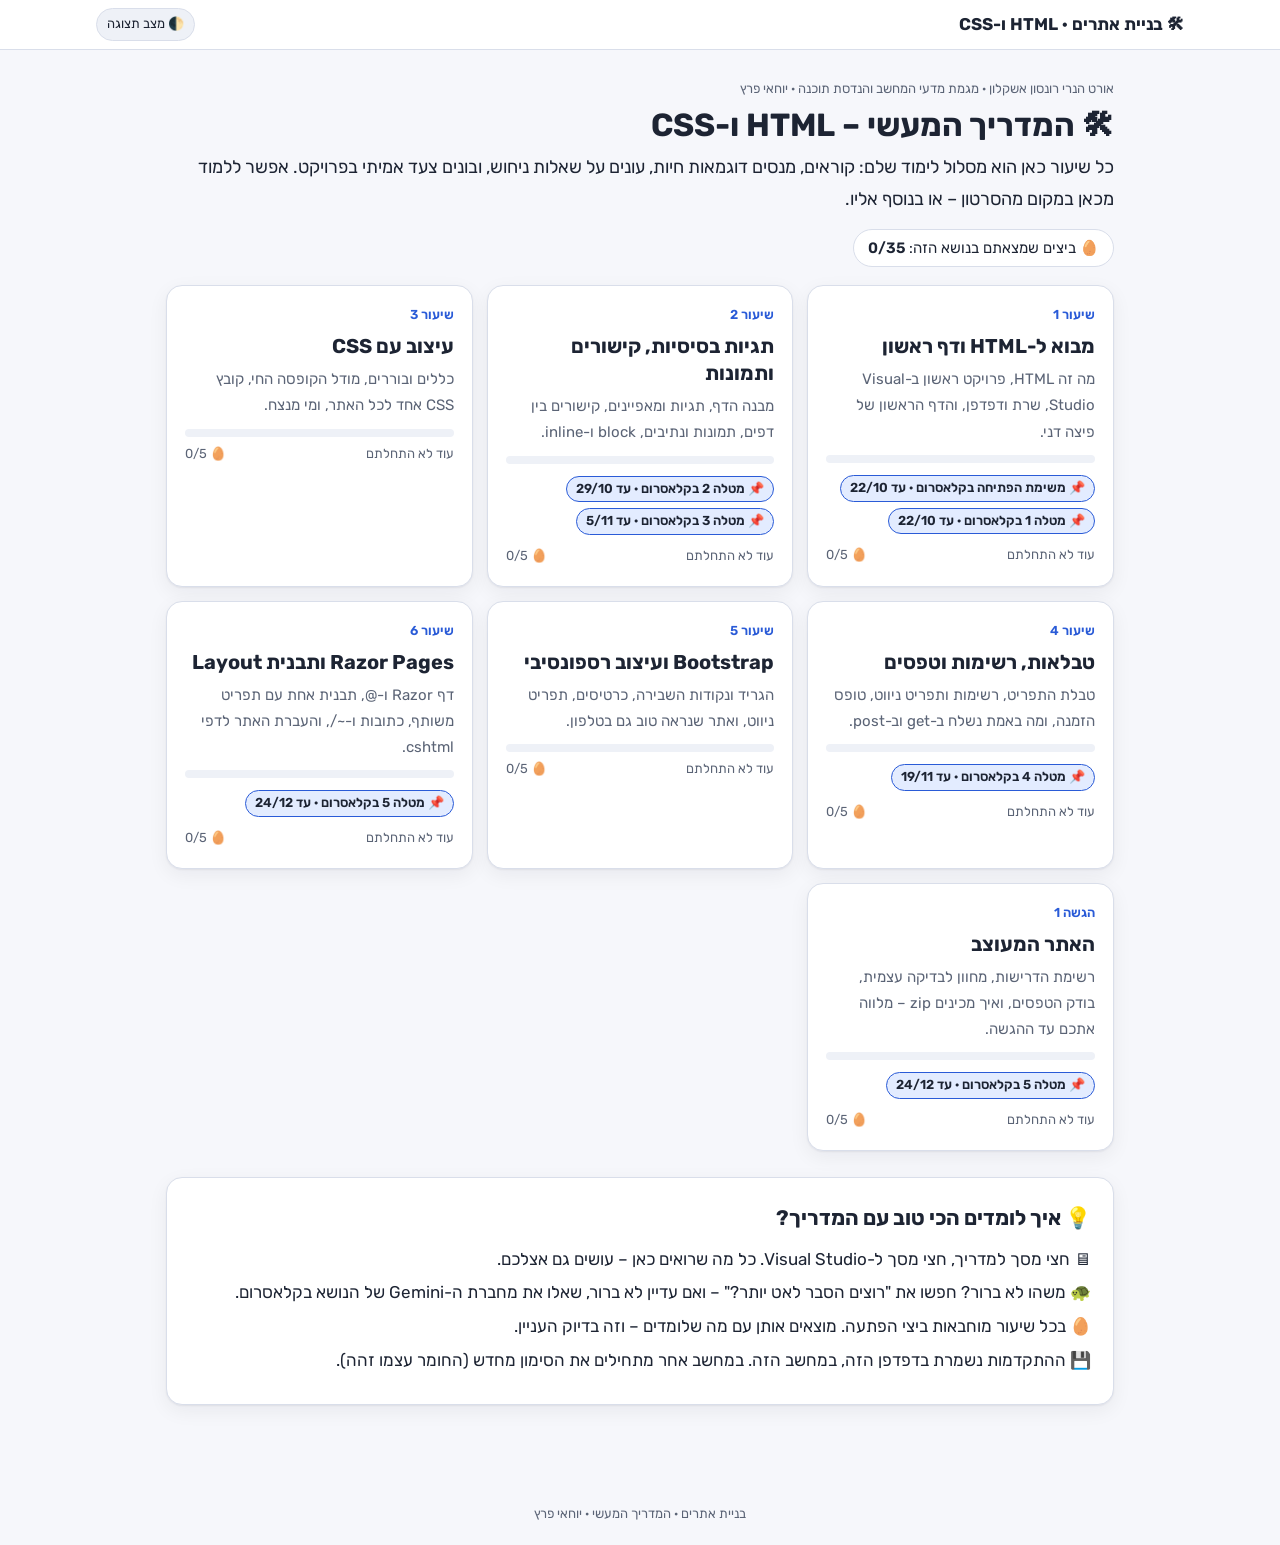
==== commit 49c9ca44: "Topic home page for HTML and CSS; root forwards to it" ====
--- a/index.html
+++ b/index.html
@@ -3,105 +3,11 @@
 <head>
 <meta charset="utf-8" />
 <meta name="viewport" content="width=device-width, initial-scale=1" />
+<meta name="robots" content="noindex" />
 <title>המדריך המעשי – בניית אתרים</title>
-<link rel="preconnect" href="https://fonts.googleapis.com" />
-<link href="https://fonts.googleapis.com/css2?family=Rubik:wght@400;500;700&family=JetBrains+Mono:wght@400;600&display=swap" rel="stylesheet" />
-<link rel="stylesheet" href="assets/course.css" />
-<style>
-.home{max-width:980px;margin:auto;padding:28px 16px 60px}
-.home h1{font-size:32px;margin:4px 0 6px;line-height:1.3}
-.home .lead{font-size:18px;color:var(--text);margin:0 0 6px}
-.totals{display:flex;gap:10px;flex-wrap:wrap;margin:14px 0 6px}
-.totals .pill{background:var(--surface);border:1px solid var(--line);border-radius:99px;padding:5px 14px;font-size:15px}
-.resume{display:none;margin:12px 0}
-.lessons{display:grid;grid-template-columns:repeat(auto-fill,minmax(270px,1fr));gap:14px;margin-top:18px}
-.lcard{display:flex;flex-direction:column;gap:6px;text-decoration:none;color:inherit;background:var(--surface);border:1px solid var(--line);border-radius:16px;padding:18px;box-shadow:var(--shadow);transition:transform .15s,border-color .15s}
-a.lcard:hover{transform:translateY(-3px);border-color:var(--accent)}
-.lcard .n{font-size:13px;color:var(--accent);font-weight:600}
-.lcard h2{margin:0;font-size:20px;line-height:1.35}
-.lcard p{margin:0;color:var(--muted);font-size:15px}
-.lcard .meter{height:8px;background:var(--surface2);border-radius:99px;overflow:hidden;margin-top:4px}
-.lcard .meter i{display:block;height:100%;width:0;background:var(--ok)}
-.lcard .stats{display:flex;flex-wrap:wrap;gap:4px 10px;justify-content:space-between;font-size:13px;color:var(--muted)}
-.lcard.soon{opacity:.55;box-shadow:none}
-.badge{display:inline-block;background:var(--accent-soft);color:var(--accent);border-radius:99px;padding:1px 10px;font-size:12px;align-self:flex-start}
-.howto{margin-top:26px}
-.asgs{display:flex;flex-wrap:wrap;gap:6px;margin:6px 0 4px}
-.asgl{font-size:13px;font-weight:600;background:var(--accent-soft,#e3ecff);border:1px solid var(--accent,#2a5bd7);border-radius:99px;padding:1px 9px}
-</style>
+<!-- The root address only forwards to the home page of the CURRENT topic. To move the class to the next topic, change the file name in the two places below. -->
+<meta http-equiv="refresh" content="0; url=html-css.html" />
+<script>location.replace('html-css.html');</script>
 </head>
-<body>
-<header class="topbar"><div class="in">
-  <span class="brand">🛠 המדריך המעשי – בניית אתרים</span>
-  <span class="progress"></span>
-  <button class="themebtn" id="themeBtn" type="button">🌓 מצב תצוגה</button>
-</div></header>
-<main class="home">
-  <div class="school" style="color:var(--muted);font-size:13px">אורט הנרי רונסון אשקלון · מגמת מדעי המחשב והנדסת תוכנה · יוחאי פרץ</div>
-  <h1>🛠 המדריך המעשי – בניית אתרים</h1>
-  <p class="lead">כל שיעור כאן הוא מסלול לימוד שלם: קוראים, מנסים דוגמאות חיות, עונים על שאלות ניחוש, ובונים צעד אמיתי בפרויקט. אפשר ללמוד מכאן במקום מהסרטון – או בנוסף אליו.</p>
-  <div class="totals" id="totals"></div>
-  <a class="btn primary resume" id="resume" href="#">▶ המשיכו מאיפה שעצרתם</a>
-  <div class="lessons" id="lessons"></div>
-  <div class="spread howto">
-    <h3>💡 איך לומדים הכי טוב עם המדריך?</h3>
-    <ul class="how">
-      <li>🖥 חצי מסך למדריך, חצי מסך ל-Visual Studio. כל מה שרואים כאן – עושים גם אצלכם.</li>
-      <li>🐢 משהו לא ברור? חפשו את "רוצים הסבר לאט יותר?" – ואם עדיין לא ברור, שאלו את מחברת ה-Gemini של הנושא בקלאסרום.</li>
-      <li>🥚 בכל שיעור מוחבאות ביצי הפתעה. מוצאים אותן עם מה שלומדים – וזה בדיוק העניין.</li>
-      <li>💾 ההתקדמות נשמרת בדפדפן הזה, במחשב הזה. במחשב אחר מתחילים את הסימון מחדש (החומר עצמו זהה).</li>
-    </ul>
-  </div>
-</main>
-<footer>בניית אתרים · המדריך המעשי · יוחאי פרץ</footer>
-<script>
-(function(){
-"use strict";
-const LESSONS = [
-  {id:'l1', file:'intro.html', n:'שיעור 1', title:'מבוא ל-HTML ודף ראשון', desc:'מה זה HTML, פרויקט ראשון ב-Visual Studio, שרת ודפדפן, והדף הראשון של פיצה דני.'},
-  {id:'l2', file:'html-basics.html', n:'שיעור 2', title:'תגיות בסיסיות, קישורים ותמונות', desc:'מבנה הדף, תגיות ומאפיינים, קישורים בין דפים, תמונות ונתיבים, block ו-inline.'},
-  {id:'css3', file:'css.html', n:'שיעור 3', title:'עיצוב עם CSS', desc:'כללים ובוררים, מודל הקופסה החי, קובץ CSS אחד לכל האתר, ומי מנצח.'},
-  {id:'l4', file:'html-advanced.html', n:'שיעור 4', title:'טבלאות, רשימות וטפסים', desc:'טבלת התפריט, רשימות ותפריט ניווט, טופס הזמנה, ומה באמת נשלח ב-get וב-post.'},
-  {id:'l5', file:'bootstrap.html', n:'שיעור 5', title:'Bootstrap ועיצוב רספונסיבי', desc:'הגריד ונקודות השבירה, כרטיסים, תפריט ניווט, ואתר שנראה טוב גם בטלפון.'},
-  {id:'l6', file:'razor.html', n:'שיעור 6', title:'Razor Pages ותבנית Layout', desc:'דף Razor ו-@, תבנית אחת עם תפריט משותף, כתובות ו-~/, והעברת האתר לדפי cshtml.'},
-  {id:'sub1', file:'submission1.html', n:'הגשה 1', title:'האתר המעוצב', desc:'רשימת הדרישות, מחוון לבדיקה עצמית, בודק הטפסים, ואיך מכינים zip – מלווה אתכם עד ההגשה.'}
-];
-/* 📌 Classroom assignments (same numbers and dates as ASSIGN in assets/course.js) */
-const ASG = {1:['התקנת סביבת העבודה','2026-10-22'], 2:['האתר הראשון שלי','2026-10-29'], 3:['בחירת נושא הפרויקט','2026-11-05'], 4:['דפי הפרויקט המעוצבים','2026-11-19'], 5:['הגשה 1: האתר המעוצב','2026-12-24']};
-const L_ASG = {l1:[1], l2:[2,3], l4:[4], l6:[5], sub1:[5]};
-const asgTxt = id => (L_ASG[id] || []).map(n => { const [t, d] = ASG[n], [y, m, dd] = d.split('-').map(Number);
-  return '<span class="asgl">📌 מטלה ' + n + ' בקלאסרום · עד ' + dd + '/' + m + '</span>'; }).join('');
-const get = k => { try { return JSON.parse(localStorage.getItem(k)); } catch(e){ return null; } };
-try { const th = localStorage.getItem('course-theme'); if (th) document.documentElement.dataset.theme = th; } catch(e){}
-document.getElementById('themeBtn').addEventListener('click', () => {
-  const cur = document.documentElement.dataset.theme;
-  const dark = cur ? cur === 'dark' : matchMedia('(prefers-color-scheme: dark)').matches;
-  const next = dark ? 'light' : 'dark'; document.documentElement.dataset.theme = next;
-  try { localStorage.setItem('course-theme', next); } catch(e){}
-});
-let eggs = 0, eggTotal = 0, last = null, firstNew = null, anyDone = false;
-/* 🎯 understanding checks: how many passed on the first try, and a gentle "worth reviewing" signal */
-const cpTxt = st => { const t = st.cpTotal || 0; if (!t) return ''; const r = Object.values(st.cp || {}); const ok = r.filter(x => x.ok === x.n).length, more = r.filter(x => x.ok < x.n).length;
-  return '<span title="בדיקות הבנה שעברתם בניסיון הראשון">🎯 ' + ok + '/' + t + (more ? ' · כדאי לחזור על ' + more : '') + '</span>'; };
-const box = document.getElementById('lessons');
-box.innerHTML = LESSONS.map(l => {
-  if (l.soon) return '<div class="lcard soon"><span class="n">' + l.n + '</span><h2>' + l.title + '</h2><span class="badge">בקרוב</span></div>';
-  const st = get(l.id + '-state') || {};
-  const seen = st.stepsSeen || 0, total = st.stepsTotal || 0;
-  const e = Object.keys(st.eggs || {}).length, et = st.eggTotal || 5;
-  eggs += e; eggTotal += et;
-  if (!last && seen && seen < total) last = l;
-  if (total && seen === total) anyDone = true;
-  if (!firstNew && !seen && anyDone) firstNew = l;
-  const pct = total ? Math.round(100 * seen / total) : 0;
-  return '<a class="lcard" href="' + l.file + '"><span class="n">' + l.n + '</span><h2>' + l.title + '</h2><p>' + l.desc + '</p>' +
-    '<div class="meter"><i style="width:' + pct + '%"></i></div>' +
-    (asgTxt(l.id) ? '<div class="asgs">' + asgTxt(l.id) + '</div>' : '') + '<div class="stats"><span>' + (total ? (seen === total ? '✔ סיימתם' : seen + ' מתוך ' + total + ' שלבים') : 'עוד לא התחלתם') + '</span><span>🥚 ' + e + '/' + et + '</span>' + cpTxt(st) + '</div></a>';
-}).join('');
-document.getElementById('totals').innerHTML = '<span class="pill">🥚 ביצים שמצאתם בכל הקורס: <b>' + eggs + '/' + eggTotal + '</b></span>';
-last = last || firstNew;
-if (last) { const r = document.getElementById('resume'); r.href = last.file; r.textContent = '▶ המשיכו מאיפה שעצרתם: ' + last.n + ' – ' + last.title; r.style.display = 'inline-block'; }
-})();
-</script>
-</body>
+<body><p style="font-family:Arial,sans-serif;padding:24px"><a href="html-css.html">למדריך המעשי – HTML ו-CSS</a></p></body>
 </html>
